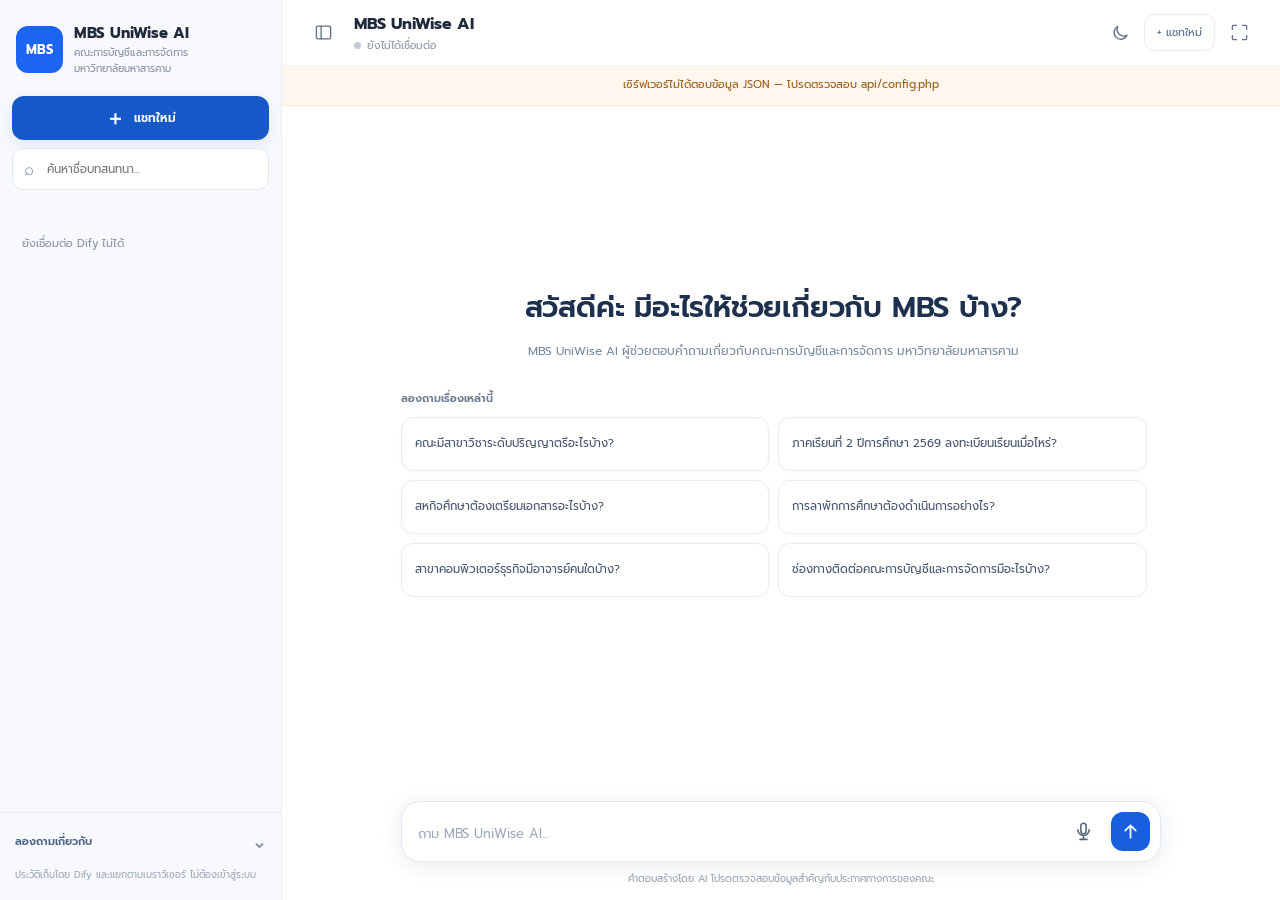
==== index.html @ 1d24ed55 "a" ====
<!doctype html>
<html lang="th">
<head>
  <meta charset="utf-8">
  <meta name="viewport" content="width=device-width, initial-scale=1, viewport-fit=cover">
  <meta name="theme-color" content="#ffffff">
  <script>
    // Apply the preferred colour scheme before the page paints.
    try {
      const p = localStorage.getItem('mbs_uniwise_theme') || 'system';
      const dark = p === 'dark' || (p !== 'light' && matchMedia('(prefers-color-scheme: dark)').matches);
      document.documentElement.dataset.theme = dark ? 'dark' : 'light';
    } catch (_) {document.documentElement.dataset.theme = matchMedia('(prefers-color-scheme: dark)').matches ? 'dark' : 'light';}
  </script>
  <meta name="description" content="MBS UniWise AI ผู้ช่วยตอบคำถามคณะการบัญชีและการจัดการ มหาวิทยาลัยมหาสารคาม">
  <title>MBS UniWise AI — แชทและประวัติการสนทนา</title>
  <link rel="preconnect" href="https://fonts.googleapis.com">
  <link rel="preconnect" href="https://fonts.gstatic.com" crossorigin>
  <link href="https://fonts.googleapis.com/css2?family=Prompt:wght@400;500;600;700&display=swap" rel="stylesheet">
  <style>
    :root {font-family:Prompt,Tahoma,Arial,sans-serif;color-scheme:light;--primary:#1558c7;--primary-soft:#eaf2ff;--ink:#1e293b;--muted:#68778a;--stroke:#e8edf3;--sidebar:#f7f9fc;--main:#ffffff;--shadow:0 6px 28px rgba(22,49,81,.07)}
    *{box-sizing:border-box}
    html,body{height:100%;width:100%;padding:0;margin:0}
    body{background:#fff;color:var(--ink);overflow:hidden;-webkit-font-smoothing:antialiased}
    button,input,textarea{font:inherit}
    button{cursor:pointer}
    button:disabled{cursor:not-allowed;opacity:.5}
    button:focus-visible,input:focus-visible,textarea:focus-visible{outline:3px solid #97beff;outline-offset:2px}
    a{color:var(--primary)}
    .layout{height:100vh;height:100dvh;display:flex;overflow:hidden;background:var(--main)}
    .sidebar{width:282px;flex:none;display:flex;flex-direction:column;min-height:0;min-width:0;background:var(--sidebar);border-right:1px solid var(--stroke);transition:width .2s ease,transform .2s ease}
    .sidebar.collapsed{width:0;overflow:hidden;border-right:0}
    .side-head{padding:22px 16px 12px}
    .brand{display:flex;align-items:center;gap:11px;text-decoration:none;color:inherit;min-width:0}
    .school-logo{display:block;width:47px;height:47px;object-fit:contain;flex-shrink:0;padding:3px;background:white;border:1px solid #e4eaf4;border-radius:12px}
    .logo-alt{display:none;width:47px;height:47px;align-items:center;justify-content:center;flex-shrink:0;border-radius:12px;background:#1c64f2;color:white;font-size:13px;font-weight:700}
    .brand-title{font-weight:700;font-size:15px;line-height:1.5;white-space:nowrap}
    .brand-subtitle{color:#8390a4;font-size:10px;line-height:1.6;max-width:175px}
    .side-tools{padding:7px 12px 15px;display:grid;gap:8px}
    .button-new{border:0;border-radius:12px;padding:12px 15px;display:flex;align-items:center;justify-content:center;gap:9px;background:var(--primary);color:white;font-size:12px;font-weight:600;min-height:44px;box-shadow:0 5px 15px #175bd21a}
    .button-new:hover{background:#104dac}
    .search-box{position:relative}
    .search-box input{width:100%;height:42px;border:1px solid #e2e8f1;border-radius:11px;background:#fff;padding:9px 12px 9px 34px;font-size:11.5px;outline:none;color:var(--ink)}
    .search-box input:focus{border-color:#9abcf4}
    .search-mark{position:absolute;top:50%;left:12px;transform:translateY(-50%);font-size:17px;color:#8491a5;line-height:1}
    .side-scroll{padding:4px 10px 12px;overflow-y:auto;overflow-x:hidden;min-height:0;flex:1;overscroll-behavior:contain}
    .section-title{margin:15px 10px 7px;font-size:10.5px;font-weight:600;color:#8b96a7}
    .history-row{display:flex;align-items:center;gap:0;min-width:0;min-height:40px;border-radius:10px;margin:3px 0}
    .history-row:hover{background:#eaf0f9}
    .history-row.active{background:#e5edfa}
    .history-open{display:block;text-align:left;flex:1;min-width:0;background:transparent;border:0;padding:10px 8px 10px 12px;font-size:11.5px;line-height:1.55;color:#334155;text-overflow:ellipsis;white-space:nowrap;overflow:hidden}
    .history-row.active .history-open{color:#0d4da7;font-weight:600}
    .more-button{font-size:18px;line-height:1;flex:none;width:31px;height:32px;margin-right:3px;border:0;background:transparent;color:#738298;border-radius:8px}
    .more-button:hover{background:#dbe6f7;color:#1a4e92}
    .hint-empty{color:#8693a7;font-size:11px;line-height:1.9;padding:14px 12px}
    .side-guide{border-top:1px solid var(--stroke);padding:14px 15px 17px;flex:none}
    .guide-summary{display:flex;align-items:center;justify-content:space-between;font-size:11px;font-weight:600;color:#496484;cursor:pointer;list-style:none;padding:2px 0}
    .guide-summary::-webkit-details-marker{display:none}
    .guide-summary::after{content:'⌄';font-size:17px;color:#8b98ad}
    details[open] .guide-summary::after{content:'⌃'}
    .guide-list{display:grid;gap:5px;padding:9px 0 0;max-height:185px;overflow-y:auto}
    .guide-item{background:#fff;border:1px solid #e6edf6;border-radius:9px;text-align:left;font-size:10.5px;line-height:1.65;color:#476385;padding:8px 10px}
    .guide-item:hover{border-color:#a1bff1;color:#1658bb}
    .side-meta{font-size:9.5px;color:#9ca8b8;line-height:1.7;margin:10px 0 0}
    .main{flex:1;min-width:0;min-height:0;display:flex;flex-direction:column;position:relative;background:#fff}
    .header{flex:none;min-height:66px;border-bottom:1px solid #f1f3f7;display:flex;align-items:center;justify-content:space-between;gap:12px;padding:11px 22px}
    .header-left{display:flex;align-items:center;gap:12px;min-width:0}
    .header-titles{min-width:0}
    .header-title{font-size:16px;font-weight:700;white-space:nowrap;overflow:hidden;text-overflow:ellipsis}
    .header-sub{font-size:10.5px;color:#8a96a6;display:flex;align-items:center;gap:6px;margin-top:2px}
    .status-dot{display:inline-block;width:7px;height:7px;border-radius:50%;background:#c2cad7;flex-shrink:0}
    .status-dot.ready{background:#23bd81}
    .header-actions{display:flex;gap:5px;align-items:center;flex:none}
    .icon-btn{border:0;border-radius:10px;padding:8px;min-width:38px;min-height:38px;display:inline-flex;align-items:center;justify-content:center;background:transparent;color:#617186}
    .icon-btn:hover{background:#f0f4f9;color:#1857b6}
    .icon-btn svg{width:19px;height:19px;fill:none;stroke:currentColor;stroke-linecap:round;stroke-linejoin:round;stroke-width:1.7}
    .text-btn{border:1px solid #e7edf5;border-radius:10px;background:#fff;color:#547093;padding:9px 12px;min-height:37px;font-size:11px}
    .text-btn:hover{background:#f2f6fd}
    .status-alert{display:none;background:#fff7ed;color:#9a5a13;border-bottom:1px solid #ffebca;font-size:11px;line-height:1.7;text-align:center;padding:10px 16px}
    .status-alert.visible{display:block}
    .chat-scroll{flex:1;min-height:0;overflow:auto;overscroll-behavior:contain;scrollbar-gutter:stable;scroll-behavior:smooth}
    .chat-content{width:min(100%,790px);min-height:100%;margin:0 auto;padding:22px 22px 34px;display:flex;flex-direction:column}
    .welcome{margin:auto 0;padding:28px 0;flex:none;text-align:center}
    .welcome-seal{width:62px;height:62px;display:block;object-fit:contain;margin:0 auto 18px;padding:5px;border:1px solid #e8edf5;border-radius:19px;background:white;box-shadow:var(--shadow)}
    .welcome h1{font-size:clamp(22px,2.25vw,29px);font-weight:600;line-height:1.55;letter-spacing:-.2px;margin:0 0 9px;color:#1d314e}
    .welcome p{font-size:12px;line-height:1.9;color:#7a8a9e;margin:0 auto;max-width:590px}
    .quick-heading{text-align:left;font-size:11px;color:#6c7b8e;font-weight:600;margin:27px 0 10px}
    .prompt-grid{display:grid;grid-template-columns:repeat(2,minmax(0,1fr));gap:9px;text-align:left}
    .prompt{border:1px solid #e8ecf4;background:#fff;border-radius:12px;min-height:54px;padding:11px 13px;color:#43556e;text-align:left;font-size:11.5px;line-height:1.65;box-shadow:0 1px 5px rgba(25,43,71,.025);transition:border-color .15s,background .15s}
    .prompt:hover{border-color:#9ebff7;background:#f6faff;color:#174f9c}
    .message{display:flex;align-items:flex-start;gap:12px;margin:14px 0 23px;max-width:100%}
    .message.user{justify-content:flex-end;margin-top:19px;margin-bottom:22px}
    .message-inner{max-width:100%;min-width:0;flex:1}
    .message.user .message-inner{flex:0 1 auto;max-width:85%}
    .message-label{font-size:10.5px;font-weight:600;color:#54677e;margin:2px 0 7px}
    .message-copy{font-size:14px;line-height:2.0;white-space:pre-wrap;overflow-wrap:anywhere;color:#2c3747}
    .message.user .message-copy{background:#eff4fb;border:1px solid #ebf0f8;border-radius:17px;padding:10px 16px;font-size:13px;line-height:1.85}
    .message-actions{margin:7px 0 0;display:flex;gap:8px}
    .copy-btn{font-size:10px;color:#8c9caf;border:0;padding:4px 0;background:transparent}
    .copy-btn:hover{color:#1558c7}
    .thinking .message-copy{color:#8898ad}
    .dots::after{content:' ';display:inline-block;vertical-align:middle;width:24px;height:9px;background:radial-gradient(circle,#8b9db9 55%,transparent 60%) 0 50%/8px 8px repeat-x;animation:pulse 1.1s infinite alternate}
    @keyframes pulse{from{opacity:.35}to{opacity:1}}
    .composer-area{flex:none;padding:11px 24px max(13px,env(safe-area-inset-bottom));background:#fff}
    .composer-wrap{max-width:760px;margin:0 auto}
    .composer{display:flex;align-items:flex-end;gap:8px;padding:9px 10px 9px 16px;min-height:61px;background:#fff;border:1px solid #e2e8f1;border-radius:19px;box-shadow:0 3px 21px rgba(25,46,71,.095)}
    .composer:focus-within{border-color:#a2bff0;box-shadow:0 4px 25px rgba(25,82,167,.10)}
    #question{width:100%;flex:1;min-width:0;min-height:38px;max-height:166px;resize:none;border:0;outline:0!important;overflow-y:auto;padding:8px 0 3px;font-size:13px;line-height:1.8;color:#26374c;background:transparent}
    #question::placeholder{color:#9da9ba}
    .send-btn{width:39px;height:39px;border:0;border-radius:12px;background:#175fdf;color:white;display:grid;place-items:center;flex:none;margin-bottom:1px}
    .send-btn:hover{background:#1053c8}
    .send-btn svg{width:21px;height:21px;fill:none;stroke:currentColor;stroke-width:2;stroke-linecap:round;stroke-linejoin:round}
    .composer-note{text-align:center;color:#97a3b3;font-size:10px;line-height:1.65;margin:9px 0 0}
    .scrim{display:none}
    .toast{position:fixed;bottom:98px;left:50%;transform:translateX(-50%);background:#20304c;color:#fff;border-radius:11px;padding:11px 16px;z-index:80;box-shadow:0 12px 25px #1e365843;max-width:min(470px,92vw);text-align:center;font-size:11px;line-height:1.8}
    .dialog{border:0;border-radius:17px;padding:0;width:min(405px,calc(100vw - 34px));box-shadow:0 25px 80px #18345835}
    .dialog::backdrop{background:#11254377}
    .dialog-inner{padding:23px 23px 19px}
    .dialog h2{font-size:17px;margin:0 0 10px;color:#22334a}
    .dialog p{font-size:12px;color:#697c90;line-height:1.8}
    .dialog input{border:1px solid #dce5f0;border-radius:10px;width:100%;height:43px;padding:10px 11px;margin:7px 0;font-size:12px}
    .dialog-buttons{display:flex;justify-content:flex-end;gap:8px;margin-top:17px}
    .dialog-button{border:1px solid #e2e8f0;border-radius:10px;background:#fff;padding:10px 17px;font-size:12px;color:#41566e}
    .dialog-button.primary{border-color:#1c64f2;background:#1c64f2;color:#fff}
    .dialog-button.danger{border-color:#dc3545;background:#dc3545;color:#fff}
    .sr-only{position:absolute;width:1px;height:1px;padding:0;margin:-1px;overflow:hidden;clip:rect(0,0,0,0);white-space:nowrap;border:0}
    @media(max-width:900px){.sidebar{width:255px}.chat-content{padding-inline:16px}.header{padding-inline:14px}.composer-area{padding-inline:16px}}
    @media(max-width:740px){
      .sidebar{position:fixed;z-index:30;top:0;bottom:0;left:0;height:100vh;height:100dvh;width:min(310px,86vw);transform:translateX(-105%);box-shadow:12px 0 50px #1e345b28;transition:transform .22s ease}
      .sidebar.mobile-open{transform:translateX(0)}.sidebar.collapsed{width:min(310px,86vw);overflow:visible}
      .scrim.visible{display:block;position:fixed;inset:0;background:#102c4e6b;z-index:20;border:0}
      .main{width:100%}.header{min-height:58px}.header-title{font-size:14px}.header-sub{font-size:10px}
      .desktop-only{display:none}
      .chat-content{padding:12px 14px 26px}
      .composer-area{padding:10px 11px max(10px,env(safe-area-inset-bottom))}
      .message-copy{font-size:13px}.prompt-grid{grid-template-columns:1fr}.prompt{min-height:45px;padding:9px 12px}
      .welcome{padding:24px 0 15px}.welcome-seal{height:53px;width:53px;margin-bottom:12px}.welcome p{font-size:11px}.quick-heading{margin-top:21px}
      .composer{border-radius:17px;min-height:55px}.send-btn{height:37px;width:37px}
    }
    @media(max-width:375px){.header{padding-inline:8px}.header-sub{display:none}.header-title{font-size:13px}.header-actions{gap:0}.text-btn{padding:8px;font-size:10px}.chat-content{padding-inline:11px}.welcome h1{font-size:21px}.prompt-grid{gap:7px}.composer-note{font-size:9px}}
    @media(prefers-reduced-motion:reduce){*,*::before,*::after{scroll-behavior:auto!important;animation:none!important;transition:none!important}}

    /* Theme tokens and dark-mode overrides */
    :root { --surface:#fff;--surface-subtle:#f7f9fc;--hover:#f0f4f9;--panel:#fff;--line:#e8edf3;--bubble:#eff4fb;--bubble-edge:#e9eef7;--title:#1d314e;--body-copy:#2c3747;--label:#54677e;--note:#8492a4;--pop-shadow:0 16px 40px rgba(19,33,60,.16); }
    :root[data-theme="dark"] {
      color-scheme:dark;
      --primary:#86b3ff;--primary-soft:#142947;--ink:#e8eef7;--muted:#a7b5c9;
      --stroke:#273244;--sidebar:#111926;--main:#0c111b;--shadow:0 6px 28px rgba(0,0,0,.25);
      --surface:#0c111b;--surface-subtle:#151f2e;--hover:#1f2c3d;--panel:#141d2b;
      --line:#2a3547;--bubble:#1d2c40;--bubble-edge:#2b3d54;--title:#e9f1ff;
      --body-copy:#e0e9f6;--label:#bbcae0;--note:#9cabc0;--pop-shadow:0 16px 48px rgba(0,0,0,.5);
    }
    :root[data-theme="dark"] body,
    :root[data-theme="dark"] .layout,
    :root[data-theme="dark"] .main,
    :root[data-theme="dark"] .composer-area{background:var(--main);color:var(--ink)}
    :root[data-theme="dark"] .header{background:var(--main);border-bottom-color:var(--stroke)}
    :root[data-theme="dark"] .brand-subtitle,
    :root[data-theme="dark"] .header-sub,
    :root[data-theme="dark"] .section-title,
    :root[data-theme="dark"] .quick-heading,
    :root[data-theme="dark"] .composer-note,
    :root[data-theme="dark"] .side-meta,
    :root[data-theme="dark"] .hint-empty,
    :root[data-theme="dark"] .welcome p{color:var(--note)}
    :root[data-theme="dark"] .history-row:hover,
    :root[data-theme="dark"] .icon-btn:hover{background:var(--hover);color:var(--ink)}
    :root[data-theme="dark"] .history-row.active{background:#213651}
    :root[data-theme="dark"] .history-open,
    :root[data-theme="dark"] .guide-summary,
    :root[data-theme="dark"] .icon-btn{color:#c1d0e5}
    :root[data-theme="dark"] .history-row.active .history-open{color:#9fc5ff}
    :root[data-theme="dark"] .more-button{color:#a1b1c5}
    :root[data-theme="dark"] .more-button:hover{background:#31435b;color:white}
    :root[data-theme="dark"] .search-box input,
    :root[data-theme="dark"] .guide-item,
    :root[data-theme="dark"] .text-btn,
    :root[data-theme="dark"] .prompt,
    :root[data-theme="dark"] .composer,
    :root[data-theme="dark"] .dialog,
    :root[data-theme="dark"] .dialog input,
    :root[data-theme="dark"] .dialog-button:not(.primary):not(.danger){background:var(--panel);border-color:var(--line);color:var(--ink)}
    :root[data-theme="dark"] .prompt:hover,
    :root[data-theme="dark"] .guide-item:hover,
    :root[data-theme="dark"] .text-btn:hover{background:#24334b;border-color:#48678c;color:#d4e7ff}
    :root[data-theme="dark"] .guide-item{color:#bdd2ed}
    :root[data-theme="dark"] .welcome h1,
    :root[data-theme="dark"] .dialog h2{color:var(--title)}
    :root[data-theme="dark"] .message-copy,
    :root[data-theme="dark"] #question{color:var(--body-copy)}
    :root[data-theme="dark"] .message-label{color:var(--label)}
    :root[data-theme="dark"] .message.user .message-copy{background:var(--bubble);border-color:var(--bubble-edge)}
    :root[data-theme="dark"] #question::placeholder{color:#8b9cb3}
    :root[data-theme="dark"] .composer{box-shadow:0 5px 22px #0005}
    :root[data-theme="dark"] .composer:focus-within{border-color:#6798e8;box-shadow:0 5px 25px #0008}
    :root[data-theme="dark"] .message-actions .copy-btn{color:#a6b5ce}
    :root[data-theme="dark"] .dialog p{color:#adbbce}
    :root[data-theme="dark"] .status-alert{background:#382b1f;color:#ffd39a;border-bottom-color:#6c533c}
    :root[data-theme="dark"] .scrim.visible{background:#020611b7}
    .header-actions{position:relative}
    .theme-menu{position:absolute;z-index:18;right:44px;top:calc(100% + 12px);padding:7px;display:grid;gap:3px;width:196px;background:var(--panel);border:1px solid var(--line);border-radius:13px;box-shadow:var(--pop-shadow)}
    .theme-menu[hidden]{display:none}
    .theme-option{display:flex;align-items:center;justify-content:space-between;gap:9px;width:100%;border:0;border-radius:9px;background:transparent;color:var(--ink);padding:10px 12px;font-size:12px;text-align:left}
    .theme-option:hover,.theme-option[aria-checked="true"]{background:var(--hover)}
    .theme-option[aria-checked="true"]{font-weight:600;color:var(--primary)}
    .theme-option[aria-checked="true"]::after{content:'✓';font-size:14px}
    #themeToggle[aria-expanded="true"]{background:var(--hover)}
    .mic-btn{position:relative;width:39px;height:39px;margin-bottom:1px;border:0;border-radius:12px;background:transparent;color:var(--label);display:grid;place-items:center;flex:none}
    .mic-btn:hover{background:var(--hover);color:var(--primary)}
    .mic-btn svg{width:21px;height:21px;stroke:currentColor;stroke-width:1.8;fill:none;stroke-linecap:round;stroke-linejoin:round}
    .mic-btn.listening{background:#dcecff;color:#145fcb}
    :root[data-theme="dark"] .mic-btn.listening{background:#174574;color:#a8ceff}
    .mic-btn.listening::after{content:'';pointer-events:none;position:absolute;inset:-4px;border:2px solid currentColor;border-radius:15px;animation:micPulse 1s ease-in-out infinite alternate}
    @keyframes micPulse{from{opacity:.25;transform:scale(.96)}to{opacity:.85;transform:scale(1.03)}}
    #micStatus{display:block;min-height:0;margin:3px auto 0;text-align:center;font-size:11px;color:var(--primary);line-height:1.6}
    #micStatus:empty{display:none}
    .options-popup{position:fixed;z-index:50;background:var(--panel);border:1px solid var(--line);box-shadow:var(--pop-shadow);border-radius:12px;padding:6px;min-width:152px}
    .options-popup button{display:block;border:0;background:transparent;width:100%;text-align:left;padding:10px;border-radius:7px;font-size:12px;color:var(--ink)}
    .options-popup button:hover{background:var(--hover)}
    .options-popup .delete-option{color:#dd7180}
    @media(max-width:740px){.theme-menu{right:0;top:calc(100% + 10px)}.mic-btn{width:38px;height:38px}}

  </style>
</head>
<body>
<div class="layout">
  <aside class="sidebar" id="sidebar" aria-label="ประวัติการสนทนา">
    <div class="side-head">
      <div class="brand">
        <img class="school-logo" src="https://acad-mbs.msu.ac.th/mbs.png" alt="โลโก้คณะการบัญชีและการจัดการ" onerror="this.style.display='none';this.nextElementSibling.style.display='flex'">
        <span class="logo-alt" aria-hidden="true">MBS</span>
        <div><div class="brand-title">MBS UniWise AI</div><div class="brand-subtitle">คณะการบัญชีและการจัดการ<br>มหาวิทยาลัยมหาสารคาม</div></div>
      </div>
    </div>
    <div class="side-tools">
      <button id="newSidebar" type="button" class="button-new"><span aria-hidden="true" style="font-size:20px;line-height:1">＋</span> แชทใหม่</button>
      <label class="search-box"><span class="search-mark" aria-hidden="true">⌕</span><span class="sr-only">ค้นหาประวัติการสนทนา</span><input id="search" type="search" placeholder="ค้นหาชื่อบทสนทนา..." autocomplete="off"></label>
    </div>
    <div class="side-scroll" id="historyScroll" aria-label="รายการสนทนาทั้งหมด">
      <div id="history"><p class="hint-empty">กำลังตรวจสอบประวัติการสนทนา...</p></div>
    </div>
    <div class="side-guide">
      <details id="sampleDetails">
        <summary class="guide-summary">ลองถามเกี่ยวกับ</summary>
        <div class="guide-list" id="guideList"></div>
      </details>
      <p class="side-meta">ประวัติเก็บโดย Dify และแยกตามเบราว์เซอร์ ไม่ต้องเข้าสู่ระบบ</p>
    </div>
  </aside>
  <button id="scrim" class="scrim" type="button" aria-label="ปิดแถบประวัติ"></button>
  <div class="main">
    <header class="header">
      <div class="header-left">
        <button type="button" id="toggleSide" class="icon-btn" aria-label="เปิดหรือปิดประวัติสนทนา" title="เปิด/ปิดประวัติสนทนา">
          <svg viewBox="0 0 24 24"><rect x="3" y="4" width="18" height="16" rx="2"/><path d="M9 4v16"/></svg>
        </button>
        <div class="header-titles"><div class="header-title" id="currentTitle">MBS UniWise AI</div><div class="header-sub"><span id="statusDot" class="status-dot"></span><span id="statusText">ผู้ช่วยตอบคำถามคณะการบัญชีและการจัดการ</span></div></div>
      </div>
      <div class="header-actions">
        <button id="themeToggle" class="icon-btn" type="button" title="เปลี่ยนธีม" aria-label="เปลี่ยนธีม" aria-expanded="false" aria-controls="themeMenu" aria-haspopup="menu">
          <svg viewBox="0 0 24 24" aria-hidden="true"><path d="M20.2 15.4a8.4 8.4 0 0 1-11.6-11A8.5 8.5 0 1 0 20.2 15.4Z"/></svg>
        </button>
        <div id="themeMenu" class="theme-menu" role="menu" aria-label="เลือกธีม" hidden>
          <button class="theme-option" type="button" data-mode="system" role="menuitemradio" aria-checked="true">ตามธีมของเครื่อง</button>
          <button class="theme-option" type="button" data-mode="light" role="menuitemradio" aria-checked="false">ธีมสว่าง</button>
          <button class="theme-option" type="button" data-mode="dark" role="menuitemradio" aria-checked="false">ธีมมืด</button>
        </div>
        <button id="newTop" type="button" class="text-btn">+ แชทใหม่</button>
        <button id="fullscreen" class="icon-btn desktop-only" type="button" title="เต็มหน้าจอ" aria-label="เต็มหน้าจอ">
          <svg viewBox="0 0 24 24"><path d="M8 3H4a1 1 0 0 0-1 1v4M16 3h4a1 1 0 0 1 1 1v4M3 16v4a1 1 0 0 0 1 1h4m13-5v4a1 1 0 0 1-1 1h-4"/></svg>
        </button>
      </div>
    </header>
    <div id="statusAlert" class="status-alert" role="status"></div>
    <div id="chatScroll" class="chat-scroll" tabindex="0" aria-label="ข้อความสนทนา">
      <div class="chat-content" id="chatContent"></div>
    </div>
    <div class="composer-area">
      <div class="composer-wrap">
        <form class="composer" id="form"><label class="sr-only" for="question">พิมพ์คำถาม</label><textarea id="question" rows="1" maxlength="8000" placeholder="ถาม MBS UniWise AI..." autocomplete="off"></textarea><button type="button" id="mic" class="mic-btn" title="พูดเพื่อพิมพ์คำถาม" aria-label="พูดเพื่อพิมพ์คำถาม" aria-pressed="false">
          <svg viewBox="0 0 24 24" aria-hidden="true"><rect x="9" y="2.5" width="6" height="12" rx="3"/><path d="M5.5 10a6.5 6.5 0 0 0 13 0M12 16.5v4.5m-4 0h8"/></svg>
        </button><button class="send-btn" id="send" type="submit" title="ส่งข้อความ" aria-label="ส่งข้อความ"><svg viewBox="0 0 24 24"><path d="M12 19V5m0 0-6 6m6-6 6 6"/></svg></button></form>
        <div id="micStatus" role="status" aria-live="polite"></div>
        <p class="composer-note">คำตอบสร้างโดย AI โปรดตรวจสอบข้อมูลสำคัญกับประกาศทางการของคณะ</p>
      </div>
    </div>
  </div>
</div>
<dialog id="dialog" class="dialog" aria-labelledby="dialogTitle"><div class="dialog-inner"><h2 id="dialogTitle"></h2><p id="dialogMessage"></p><label for="dialogInput" id="dialogLabel" class="sr-only">ชื่อบทสนทนา</label><input id="dialogInput" maxlength="100"><div class="dialog-buttons"><button type="button" class="dialog-button" id="dialogCancel">ยกเลิก</button><button type="button" class="dialog-button primary" id="dialogOK">ยืนยัน</button></div></div></dialog>
<script>
  'use strict';
  const $=id=>document.getElementById(id);
  const STORE='mbs_uniwise_api_user_v3';
  const THEME_STORE='mbs_uniwise_theme';
  const systemTheme=window.matchMedia('(prefers-color-scheme: dark)');
  let themeChoice='system';
  try {const saved=localStorage.getItem(THEME_STORE);if(['system','light','dark'].includes(saved))themeChoice=saved} catch(_){}
  function applyTheme(){
    const active=themeChoice==='system'?(systemTheme.matches?'dark':'light'):themeChoice;
    document.documentElement.dataset.theme=active;
    document.querySelector('meta[name="theme-color"]').content=active==='dark'?'#0c111b':'#ffffff';
    document.querySelectorAll('.theme-option').forEach(el=>el.setAttribute('aria-checked',String(el.dataset.mode===themeChoice)));
    $('themeToggle').title='ธีมปัจจุบัน: '+(themeChoice==='system'?'ตามเครื่อง':themeChoice==='dark'?'มืด':'สว่าง');
  }
  function closeThemeMenu(){ $('themeMenu').hidden=true;$('themeToggle').setAttribute('aria-expanded','false') }
  $('themeToggle').onclick=()=>{
    const next=$('themeMenu').hidden;$('themeMenu').hidden=!next;$('themeToggle').setAttribute('aria-expanded',String(next));
    if(next)$('themeMenu').querySelector('[aria-checked="true"]')?.focus();
  };
  document.querySelectorAll('.theme-option').forEach(button=>button.addEventListener('click',()=>{
    themeChoice=button.dataset.mode;
    try{localStorage.setItem(THEME_STORE,themeChoice)}catch(_){}
    applyTheme();closeThemeMenu();$('themeToggle').focus();
  }));
  document.addEventListener('pointerdown',e=>{if(!$('themeMenu').hidden&&!$('themeMenu').contains(e.target)&&!$('themeToggle').contains(e.target))closeThemeMenu()});
  if(systemTheme.addEventListener)systemTheme.addEventListener('change',()=>{if(themeChoice==='system')applyTheme()});
  else if(systemTheme.addListener)systemTheme.addListener(()=>{if(themeChoice==='system')applyTheme()});
  applyTheme();

  const topics=[
    ['หลักสูตรและสาขาวิชา','คณะมีสาขาวิชาระดับปริญญาตรีอะไรบ้าง?'],
    ['การรับสมัครนักศึกษา','สมัครเข้าศึกษาระดับปริญญาตรีต้องทำอย่างไร?'],
    ['ปฏิทินการศึกษา','ภาคเรียนที่ 2 ปีการศึกษา 2569 ลงทะเบียนเรียนเมื่อไหร่?'],
    ['คู่มือการเรียน','การลาพักการศึกษาต้องดำเนินการอย่างไร?'],
    ['ฝึกงานและสหกิจศึกษา','สหกิจศึกษาต้องเตรียมเอกสารอะไรบ้าง?'],
    ['อาจารย์และบุคลากร','สาขาคอมพิวเตอร์ธุรกิจมีอาจารย์คนใดบ้าง?'],
    ['อาจารย์ที่ปรึกษา','ตรวจสอบรายชื่ออาจารย์ที่ปรึกษาได้อย่างไร?'],
    ['ติดต่อคณะ','ช่องทางติดต่อคณะการบัญชีและการจัดการมีอะไรบ้าง?']
  ];
  function anonymousId(){
    if(!crypto?.getRandomValues)throw Error('เบราว์เซอร์ไม่รองรับรหัสอุปกรณ์ที่ปลอดภัย');
    const bytes=new Uint8Array(16);crypto.getRandomValues(bytes);
    return 'mbs-'+Array.from(bytes,n=>n.toString(16).padStart(2,'0')).join('');
  }
  let userId;
  try {userId=localStorage.getItem(STORE);if(!/^mbs-[a-f0-9]{32}$/.test(userId||'')){userId=anonymousId();localStorage.setItem(STORE,userId)}}
  catch {userId=anonymousId()}
  let current='',conversations=[],sending=false,loadEpoch=0,loaded=false,displayError='';
  const history=$('history'),chat=$('chatContent'),scroll=$('chatScroll'),question=$('question');
  function toast(message){const old=document.querySelector('.toast');if(old)old.remove();const node=document.createElement('div');node.className='toast';node.role='status';node.textContent=message;document.body.append(node);setTimeout(()=>node.remove(),4300)}
  function mobile(){return window.matchMedia('(max-width:740px)').matches}
  function side(open){
    if(mobile()){$('sidebar').classList.toggle('mobile-open',open);$('scrim').classList.toggle('visible',open)}
    else{$('sidebar').classList.toggle('collapsed',!open)}
  }
  $('toggleSide').onclick=()=>mobile()?side(!$('sidebar').classList.contains('mobile-open')):side($('sidebar').classList.contains('collapsed'));
  $('scrim').onclick=()=>side(false);
  window.addEventListener('resize',()=>{if(!mobile()){$('sidebar').classList.remove('mobile-open');$('scrim').classList.remove('visible')}else $('sidebar').classList.remove('collapsed')});
  document.addEventListener('keydown',event=>{
    if(event.key==='Escape'){side(false);closeThemeMenu()}
    if((event.ctrlKey||event.metaKey)&&event.key.toLowerCase()==='k'){event.preventDefault();if(mobile())side(true);$('search').focus()}
    if((event.ctrlKey||event.metaKey)&&event.shiftKey&&event.key.toLowerCase()==='o'){event.preventDefault();newChat()}
  });
  function choosePrompt(text){question.value=text;resize();side(false);question.focus()}
  function promptButton(text,cls){const b=document.createElement('button');b.className=cls;b.type='button';b.textContent=text;b.onclick=()=>choosePrompt(text);return b}
  topics.forEach(([title,text])=>$('guideList').append(promptButton(`${title} — ${text}`,'guide-item')));
  function welcome(){
    chat.replaceChildren();const div=document.createElement('section');div.className='welcome';
    const logo=document.createElement('img');logo.src='https://acad-mbs.msu.ac.th/mbs.png';logo.alt='โลโก้คณะการบัญชีและการจัดการ';logo.className='welcome-seal';logo.onerror=()=>{logo.style.display='none'};
    const h=document.createElement('h1');h.textContent='สวัสดีค่ะ มีอะไรให้ช่วยเกี่ยวกับ MBS บ้าง?';
    const p=document.createElement('p');p.textContent='MBS UniWise AI ผู้ช่วยตอบคำถามเกี่ยวกับคณะการบัญชีและการจัดการ มหาวิทยาลัยมหาสารคาม';
    const t=document.createElement('div');t.className='quick-heading';t.textContent='ลองถามเรื่องเหล่านี้';
    const grid=document.createElement('div');grid.className='prompt-grid';
    [0,2,4,3,5,7].forEach(i=>grid.append(promptButton(topics[i][1],'prompt')));
    div.append(logo,h,p,t,grid);chat.append(div);scroll.scrollTop=0;
    $('currentTitle').textContent='MBS UniWise AI';
  }
  function nearBottom(){return scroll.scrollHeight-scroll.scrollTop-scroll.clientHeight<160}
  function scrollBottom(force=false){if(force||nearBottom())scroll.scrollTop=scroll.scrollHeight}
  function bubble(role,text,autos=true){
    const follow=nearBottom(),node=document.createElement('article');node.className='message '+role;
    const inner=document.createElement('div');inner.className='message-inner';
    if(role==='assistant'){const label=document.createElement('div');label.className='message-label';label.textContent='MBS UniWise AI';inner.append(label)}
    const value=document.createElement('div');value.className='message-copy';value.textContent=text||'';
    inner.append(value);node.append(inner);chat.append(node);if(autos&&follow)scrollBottom(true);
    return {node,body:value,inner};
  }
  function finishedAnswer(entry){
    const actions=document.createElement('div');actions.className='message-actions';
    const copy=document.createElement('button');copy.type='button';copy.className='copy-btn';copy.textContent='คัดลอกคำตอบ';
    copy.onclick=async()=>{try{await navigator.clipboard.writeText(entry.body.textContent);toast('คัดลอกคำตอบแล้ว')}catch{toast('ไม่สามารถคัดลอกได้ โปรดเลือกข้อความแทน')}};
    actions.append(copy);entry.inner.append(actions);
  }
  function setBusy(value){sending=value;$('send').disabled=value;question.disabled=value;$('newSidebar').disabled=value;$('newTop').disabled=value;if(value)stopListening();micButton.disabled=value||!SpeechAPI;}
  function resize(){question.style.height='auto';question.style.height=Math.min(166,Math.max(38,question.scrollHeight))+'px'}
  question.addEventListener('input',resize);
  // Dictation is performed by the browser's Web Speech API, not by Dify or our PHP proxy.
  // The user checks the transcript before clicking Send; audio is not stored by this page.
  const SpeechAPI=window.SpeechRecognition||window.webkitSpeechRecognition;
  let recognition=null,listening=false,dictationBase='',lastTranscript='',speechError='';
  const micButton=$('mic'),micStatus=$('micStatus');
  function setListening(value){
    listening=value;micButton.classList.toggle('listening',value);
    micButton.setAttribute('aria-pressed',String(value));
    micButton.setAttribute('aria-label',value?'หยุดฟังเสียง':'พูดเพื่อพิมพ์คำถาม');
    micButton.title=value?'หยุดฟังเสียง':'พูดเพื่อพิมพ์คำถาม';
    micStatus.textContent=value?'กำลังฟังภาษาไทย... กดไมโครโฟนอีกครั้งเพื่อหยุด':speechError;
  }
  function stopListening(){if(recognition&&listening){try{recognition.stop()}catch(_){}setListening(false)}}
  if(!SpeechAPI){micButton.disabled=true;micButton.title='เบราว์เซอร์นี้ไม่รองรับการแปลงเสียงเป็นข้อความ';}
  micButton.addEventListener('click',()=>{
    if(listening){stopListening();return}
    if(sending){toast('โปรดรอให้ตอบคำถามเสร็จก่อน');return}
    if(!SpeechAPI){toast('เบราว์เซอร์นี้ไม่รองรับไมโครโฟนสำหรับพิมพ์ด้วยเสียง');return}
    if(!window.isSecureContext){
      toast('การพูดผ่านไมโครโฟนต้องเปิดเว็บด้วย HTTPS หรือ localhost');
      micStatus.textContent='โปรดตั้งค่า HTTPS ก่อนเปิดใช้ไมโครโฟน';return;
    }
    speechError='';dictationBase=question.value.trim();lastTranscript='';
    try{
      recognition=new SpeechAPI();recognition.lang='th-TH';recognition.continuous=false;
      recognition.interimResults=true;recognition.maxAlternatives=1;
      recognition.onstart=()=>setListening(true);
      recognition.onresult=(event)=>{
        let parts=[];
        for(let i=0;i<event.results.length;i++){
          const words=event.results[i][0]?.transcript||'';if(words.trim())parts.push(words.trim());
        }
        lastTranscript=parts.join(' ').trim();
        question.value=[dictationBase,lastTranscript].filter(Boolean).join(' ');
        resize();
      };
      recognition.onerror=(event)=>{
        const messages={
          'not-allowed':'ไม่ได้รับอนุญาตให้ใช้ไมโครโฟน โปรดอนุญาตในเบราว์เซอร์',
          'service-not-allowed':'เบราว์เซอร์ไม่อนุญาตให้ใช้บริการรู้จำเสียง',
          'audio-capture':'ไม่พบไมโครโฟน หรือกำลังถูกโปรแกรมอื่นใช้งาน',
          'network':'ระบบแปลงเสียงมีปัญหาการเชื่อมต่ออินเทอร์เน็ต',
          'no-speech':'ไม่ได้ยินเสียงพูด กรุณาลองใหม่',
          'language-not-supported':'เบราว์เซอร์นี้ยังไม่รองรับการฟังภาษาไทย',
        };
        if(event.error!=='aborted'){
          speechError=messages[event.error]||'ไม่สามารถแปลงเสียงได้ โปรดลองอีกครั้ง';
          toast(speechError);
        }
      };
      recognition.onend=()=>{
        setListening(false);
        if(lastTranscript){micStatus.textContent='แปลงเสียงเป็นข้อความแล้ว ตรวจสอบคำถามก่อนกดส่ง';question.focus()}
        else if(!speechError)micStatus.textContent='หยุดฟังแล้ว';
      };
      recognition.start();
    }catch(err){setListening(false);toast('เริ่มไมโครโฟนไม่ได้ โปรดลองใช้ Chrome หรือ Edge ผ่าน HTTPS')}
  });

  question.addEventListener('keydown',event=>{if(event.key==='Enter'&&!event.shiftKey&&!event.isComposing){event.preventDefault();$('form').requestSubmit()}});
  async function api(action,body={},method='GET'){
    let url='api/chat.php?action='+encodeURIComponent(action);
    const headers={'Accept':'application/json','X-MBS-User':userId};
    const options={method,headers,cache:'no-store',credentials:'same-origin'};
    if(method==='GET')url+='&'+new URLSearchParams(body);
    else{headers['Content-Type']='application/json';options.body=JSON.stringify(body)}
    let response;try{response=await fetch(url,options)}catch{throw Error('เชื่อมต่อเซิร์ฟเวอร์ไม่ได้ กรุณาตรวจสอบ PHP และเครือข่าย')}
    if(!response.ok){const error=await response.json().catch(()=>({}));throw Error(error.error||'เซิร์ฟเวอร์ตอบกลับ HTTP '+response.status)}
    if(action==='send')return response;
    const data=await response.json().catch(()=>null);
    if(!data)throw Error('เซิร์ฟเวอร์ไม่ได้ตอบข้อมูล JSON');return data;
  }
  function groupName(unix){
    if(!unix)return 'ก่อนหน้านี้';
    const date=new Date(Number(unix)*(Number(unix)>1e11?1:1000));
    if(Number.isNaN(date.getTime()))return 'ก่อนหน้านี้';
    const now=new Date();const d=new Date(now.getFullYear(),now.getMonth(),now.getDate());
    if(date>=d)return 'วันนี้';
    if(date>=new Date(d.getTime()-86400000))return 'เมื่อวาน';
    if(date>=new Date(d.getTime()-6*86400000))return '7 วันที่ผ่านมา';
    return 'ก่อนหน้านี้';
  }
  function list(){
    history.replaceChildren();const term=$('search').value.toLocaleLowerCase('th').trim();
    const filtered=conversations.filter(c=>(c.name||'').toLocaleLowerCase('th').includes(term));
    if(!filtered.length){const p=document.createElement('p');p.className='hint-empty';p.textContent=term?'ไม่พบชื่อแชทที่ค้นหา':displayError||'ยังไม่มีประวัติการสนทนา เริ่มแชทใหม่ได้เลยค่ะ';history.append(p);return}
    let lastGroup='';
    for(const c of filtered){
      const group=groupName(c.updated_at||c.created_at);
      if(group!==lastGroup){lastGroup=group;const label=document.createElement('div');label.className='section-title';label.textContent=group;history.append(label)}
      const row=document.createElement('div');row.className='history-row'+(c.id===current?' active':'');
      const open=document.createElement('button');open.className='history-open';open.type='button';open.textContent=c.name||'บทสนทนาใหม่';open.title=c.name||'บทสนทนาใหม่';open.onclick=()=>openHistory(c.id);
      const more=document.createElement('button');more.className='more-button';more.type='button';more.title='เปลี่ยนชื่อหรือลบ';more.setAttribute('aria-label','จัดการบทสนทนา '+(c.name||''));more.textContent='⋯';more.onclick=()=>optionsFor(c);
      row.append(open,more);history.append(row);
    }
  }
  $('search').addEventListener('input',list);
  async function refreshHistory(){
    const found=[],ids=new Set();let last='';
    for(let i=0;i<15;i++){
      const params={limit:100};if(last)params.last_id=last;
      const answer=await api('list',params);
      const items=Array.isArray(answer.data)?answer.data:[];
      for(const item of items){if(item.id&&!ids.has(item.id)){found.push(item);ids.add(item.id)}}
      if(!answer.has_more||!items.length)break;
      const next=items[items.length-1].id;if(!next||next===last)break;last=next;
    }
    conversations=found;displayError='';list();
    if(current){const one=conversations.find(c=>c.id===current);if(one)$('currentTitle').textContent=one.name||'บทสนทนา'}
  }
  async function openHistory(id){
    if(sending)return;stopListening();
    const epoch=++loadEpoch;current=id;side(false);list();$('currentTitle').textContent=conversations.find(c=>c.id===id)?.name||'บทสนทนา';
    chat.replaceChildren();const loading=bubble('assistant','กำลังเปิดประวัติการสนทนา...');loading.node.classList.add('thinking');
    try{
      const found=[],seen=new Set();let cursor='';
      for(let page=0;page<25;page++){
        const params={conversation_id:id,limit:100};if(cursor)params.first_id=cursor;
        const result=await api('messages',params);
        const items=Array.isArray(result.data)?result.data:[];
        for(const m of items){if(m.id&&!seen.has(m.id)){seen.add(m.id);found.push(m)}}
        if(!result.has_more||!items.length)break;
        const next=items[0].id;if(!next||next===cursor)break;cursor=next;
      }
      if(epoch!==loadEpoch)return;
      chat.replaceChildren();
      found.reverse().forEach(m=>{if(m.query)bubble('user',m.query,false);if(m.answer)finishedAnswer(bubble('assistant',m.answer,false))});
      if(!found.length)bubble('assistant','ยังไม่มีข้อความในบทสนทนานี้');
      scrollBottom(true);
    }catch(err){if(epoch!==loadEpoch)return;loading.body.textContent='เปิดประวัติไม่สำเร็จ: '+err.message;toast(err.message)}
  }
  function newChat(){
    if(sending)return;stopListening();micStatus.textContent='';
    ++loadEpoch;current='';question.value='';resize();welcome();list();side(false);if(!mobile())question.focus();
  }
  $('newSidebar').onclick=newChat;$('newTop').onclick=newChat;
  function askDialog(type,c){return new Promise(resolve=>{
    const d=$('dialog');$('dialogTitle').textContent=type==='rename'?'เปลี่ยนชื่อบทสนทนา':'ลบบทสนทนา';
    $('dialogMessage').textContent=type==='rename'?'ตั้งชื่อใหม่ให้บทสนทนานี้':'ยืนยันลบบทสนทนานี้หรือไม่? เมื่อลบแล้วจะกู้คืนไม่ได้';
    $('dialogInput').hidden=type!=='rename';$('dialogInput').value=c.name||'';
    $('dialogOK').textContent=type==='rename'?'บันทึก':'ลบ';$('dialogOK').className='dialog-button '+(type==='rename'?'primary':'danger');
    let finished=false;const close=value=>{if(finished)return;finished=true;d.close();resolve(value)};
    const cancel=()=>close(null);const ok=()=>close(type==='rename'?$('dialogInput').value.trim():true);
    $('dialogCancel').onclick=cancel;$('dialogOK').onclick=ok;
    $('dialogInput').onkeydown=e=>{if(e.key==='Enter'){e.preventDefault();ok()}};
    d.oncancel=e=>{e.preventDefault();cancel()};d.showModal();if(type==='rename')$('dialogInput').focus();
  })}
  async function optionsFor(c){
    if(sending)return;
    const pick=await new Promise(resolve=>{
      const menu=document.createElement('div');
      menu.className='options-popup';
      const row=[['เปลี่ยนชื่อ','rename'],['ลบบทสนทนา','delete']];
      const target=document.activeElement.getBoundingClientRect();menu.style.left=Math.min(window.innerWidth-170,Math.max(8,target.left-112))+'px';menu.style.top=Math.min(window.innerHeight-104,target.bottom+3)+'px';
      let closed=false;const close=value=>{if(closed)return;closed=true;document.removeEventListener('pointerdown',outside,true);menu.remove();resolve(value)};
      const outside=e=>{if(!menu.contains(e.target))close(null)};
      for(const [label,type] of row){const b=document.createElement('button');b.type='button';b.textContent=label;if(type==='delete')b.classList.add('delete-option');b.onclick=()=>close(type);menu.append(b)}
      document.body.append(menu);setTimeout(()=>document.addEventListener('pointerdown',outside,true),0);
    });
    if(!pick)return;
    const result=await askDialog(pick,c);if(result===null)return;
    try{
      if(pick==='rename'){
        if(!result){toast('กรุณาระบุชื่อบทสนทนา');return}
        await api('rename',{conversation_id:c.id,name:result},'POST');toast('เปลี่ยนชื่อแล้ว');
      }else{
        await api('delete',{conversation_id:c.id},'POST');if(current===c.id)newChat();toast('ลบบทสนทนาแล้ว');
      }
      await refreshHistory();
    }catch(e){toast('ดำเนินการไม่สำเร็จ: '+e.message)}
  }
  async function readStream(response,entry){
    if(!response.body)throw Error('เบราว์เซอร์ไม่รองรับการรับคำตอบแบบต่อเนื่อง');
    const reader=response.body.getReader(),decoder=new TextDecoder();let buffer='',total='',ended=false,nextId='';
    while(true){
      const {value,done}=await reader.read();if(done)break;
      buffer+=decoder.decode(value,{stream:true}).replace(/\r\n/g,'\n');
      let index;
      while((index=buffer.indexOf('\n\n'))!==-1){
        const block=buffer.slice(0,index);buffer=buffer.slice(index+2);
        const data=block.split('\n').filter(line=>line.startsWith('data:')).map(line=>line.slice(5).trimStart()).join('\n');
        if(!data||data==='[DONE]')continue;
        let event;try{event=JSON.parse(data)}catch{continue}
        if(event.conversation_id)nextId=event.conversation_id;
        if(event.event==='error')throw Error(event.message||'Dify ไม่สามารถตอบคำถามได้');
        if(event.event==='message'||event.event==='agent_message'){
          if(typeof event.answer==='string'){total+=event.answer;entry.body.textContent=total;entry.node.classList.remove('thinking');scrollBottom()}
        }else if(event.event==='message_replace'){
          total=typeof event.answer==='string'?event.answer:total;entry.body.textContent=total;scrollBottom();
        }else if(event.event==='message_end')ended=true;
      }
    }
    // Some networks buffer the full SSE response; process an unterminated final event defensively.
    if(buffer.startsWith('data:')){
      try{const e=JSON.parse(buffer.slice(5).trim());if(e.conversation_id)nextId=e.conversation_id;if(e.event==='error')throw Error(e.message||'Dify มีข้อผิดพลาด');if(e.event==='message'&&e.answer){total+=e.answer;entry.body.textContent=total}}catch(e){if(e.message&&e.message!=='Unexpected end of JSON input'&&e.name!=='SyntaxError')throw e}
    }
    if(!total&&!ended)throw Error('ไม่ได้รับคำตอบจาก Dify กรุณาตรวจสอบการเชื่อมต่อ');
    if(!total)entry.body.textContent='Dify ประมวลผลเสร็จแล้ว แต่ไม่ได้ส่งข้อความคำตอบกลับมา';
    entry.node.classList.remove('thinking');return nextId;
  }
  $('form').addEventListener('submit',async event=>{
    event.preventDefault();const text=question.value.trim();if(!text||sending)return;stopListening();micStatus.textContent='';
    question.value='';resize();
    if(!current)chat.replaceChildren();
    bubble('user',text);const waiting=bubble('assistant','กำลังค้นหาข้อมูลและเรียบเรียงคำตอบ');waiting.node.classList.add('thinking');waiting.body.classList.add('dots');
    setBusy(true);scrollBottom(true);
    try{
      const response=await api('send',{query:text,conversation_id:current},'POST');
      waiting.body.classList.remove('dots');waiting.body.textContent='กำลังสร้างคำตอบ...';
      const id=await readStream(response,waiting);if(id)current=id;
      finishedAnswer(waiting);
      try{await refreshHistory()}catch(err){toast('ตอบแล้ว แต่โหลดประวัติไม่สำเร็จ: '+err.message)}
      setTimeout(()=>refreshHistory().catch(()=>{}),1300);
    }catch(err){waiting.node.classList.remove('thinking');waiting.body.classList.remove('dots');waiting.body.textContent='เกิดข้อผิดพลาด: '+err.message;toast('ส่งคำถามไม่สำเร็จ: '+err.message)}
    finally{setBusy(false);scrollBottom(true);if(!mobile())question.focus()}
  });
  $('fullscreen').onclick=async()=>{try{if(!document.fullscreenElement)await document.documentElement.requestFullscreen();else await document.exitFullscreen()}catch{toast('เบราว์เซอร์นี้ไม่อนุญาตให้เปิดเต็มหน้าจอ')}};
  welcome();resize();
  (async()=>{
    try{
      const health=await api('health');
      if(!health.ready)throw Error(health.message||'เซิร์ฟเวอร์ยังไม่พร้อม');
      $('statusDot').classList.add('ready');$('statusText').textContent='พร้อมให้บริการ';
      await refreshHistory();loaded=true;
    }catch(e){displayError='ยังเชื่อมต่อ Dify ไม่ได้';list();$('statusText').textContent='ยังไม่ได้เชื่อมต่อ';$('statusAlert').textContent=e.message+' — โปรดตรวจสอบ api/config.php';$('statusAlert').classList.add('visible')}
  })();
</script>
</body>
</html>
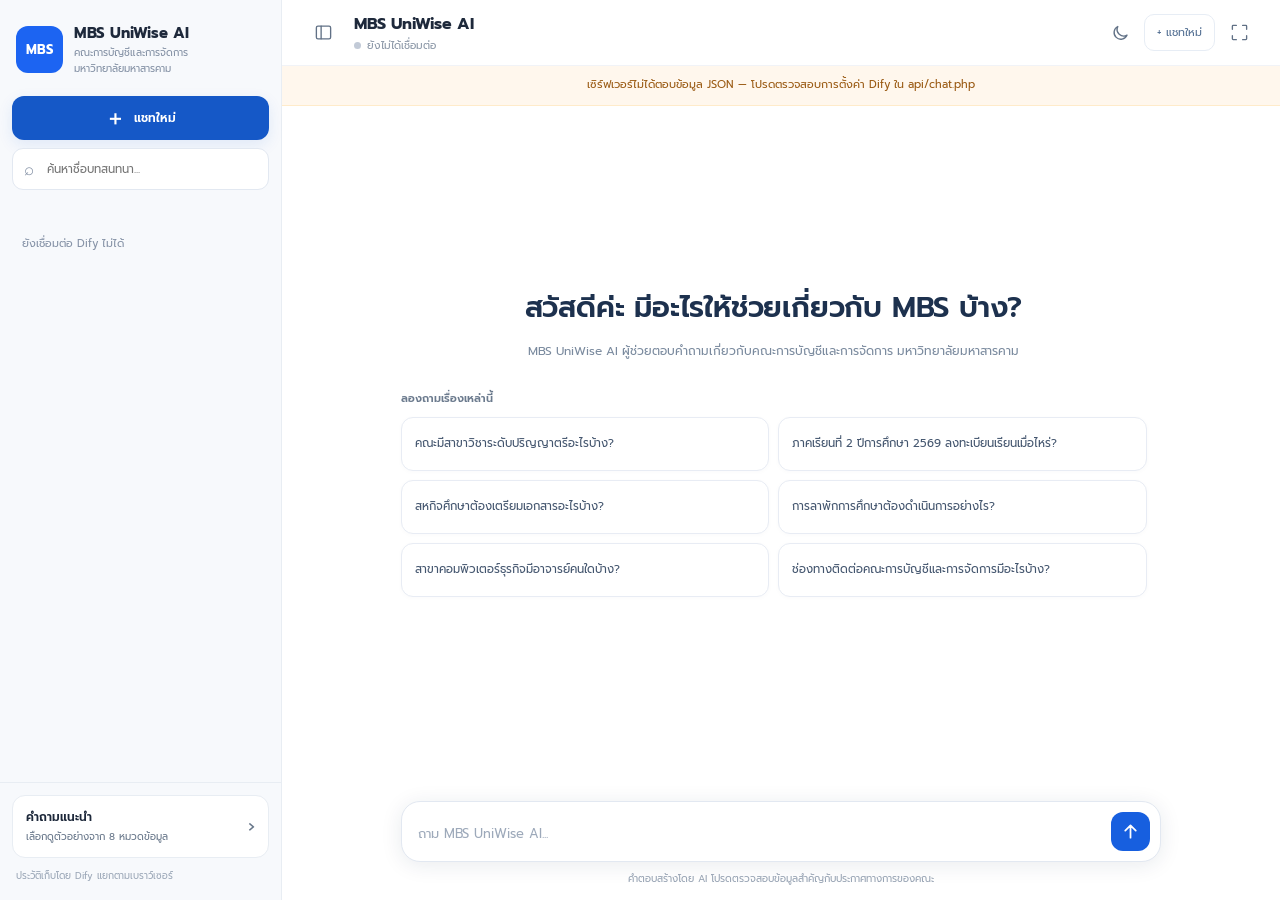
==== commit 4d9ee8c7: "a" ====
--- a/index.html
+++ b/index.html
@@ -53,15 +53,30 @@
     .more-button{font-size:18px;line-height:1;flex:none;width:31px;height:32px;margin-right:3px;border:0;background:transparent;color:#738298;border-radius:8px}
     .more-button:hover{background:#dbe6f7;color:#1a4e92}
     .hint-empty{color:#8693a7;font-size:11px;line-height:1.9;padding:14px 12px}
-    .side-guide{border-top:1px solid var(--stroke);padding:14px 15px 17px;flex:none}
-    .guide-summary{display:flex;align-items:center;justify-content:space-between;font-size:11px;font-weight:600;color:#496484;cursor:pointer;list-style:none;padding:2px 0}
-    .guide-summary::-webkit-details-marker{display:none}
-    .guide-summary::after{content:'⌄';font-size:17px;color:#8b98ad}
-    details[open] .guide-summary::after{content:'⌃'}
-    .guide-list{display:grid;gap:5px;padding:9px 0 0;max-height:185px;overflow-y:auto}
-    .guide-item{background:#fff;border:1px solid #e6edf6;border-radius:9px;text-align:left;font-size:10.5px;line-height:1.65;color:#476385;padding:8px 10px}
-    .guide-item:hover{border-color:#a1bff1;color:#1658bb}
-    .side-meta{font-size:9.5px;color:#9ca8b8;line-height:1.7;margin:10px 0 0}
+    /* One compact sidebar action; the examples open in their own accessible panel. */
+    .side-guide{border-top:1px solid var(--stroke);padding:12px 12px 16px;flex:none}
+    .examples-launch{width:100%;display:flex;align-items:center;gap:10px;text-align:left;background:var(--panel);border:1px solid var(--line);border-radius:13px;padding:12px 13px;color:var(--ink);transition:background .15s,border-color .15s}
+    .examples-launch:hover{background:var(--hover);border-color:#9ebce9}
+    .examples-launch-copy{flex:1;min-width:0;display:grid;gap:3px}
+    .examples-launch-title{font-size:12px;font-weight:600;line-height:1.5}
+    .examples-launch-caption{font-size:10px;color:var(--muted);line-height:1.6}
+    .examples-launch-arrow{font-size:19px;color:var(--muted);line-height:1}
+    .side-meta{font-size:9.5px;color:#9ca8b8;line-height:1.7;margin:10px 4px 0}
+    .examples-dialog{width:min(650px,calc(100vw - 32px));max-height:min(84dvh,790px);padding:0;border:1px solid var(--line);border-radius:19px;background:var(--panel);color:var(--ink);box-shadow:0 24px 80px #14244244;overflow:hidden}
+    .examples-dialog::backdrop{background:rgba(12,28,54,.53);backdrop-filter:blur(2px)}
+    .examples-shell{display:flex;flex-direction:column;max-height:min(84dvh,790px)}
+    .examples-header{flex:none;padding:20px 22px 16px;border-bottom:1px solid var(--line);display:flex;align-items:flex-start;justify-content:space-between;gap:16px}
+    .examples-header h2{font-size:19px;line-height:1.5;margin:0 0 4px;font-weight:600;color:var(--title)}
+    .examples-header p{font-size:11.5px;line-height:1.8;margin:0;color:var(--muted)}
+    .examples-close{flex:none;width:34px;height:34px;display:grid;place-items:center;border:0;border-radius:10px;background:var(--hover);color:var(--ink);font-size:19px;line-height:1}
+    .examples-close:hover{background:var(--primary-soft)}
+    .examples-grid{display:grid;grid-template-columns:repeat(2,minmax(0,1fr));gap:10px;padding:19px 22px 22px;overflow-y:auto;overscroll-behavior:contain}
+    .example-card{display:flex;flex-direction:column;gap:8px;align-items:flex-start;min-height:103px;text-align:left;padding:13px 15px;border:1px solid var(--line);border-radius:13px;background:var(--surface);color:var(--ink);transition:background .15s,border-color .15s}
+    .example-card:hover{background:var(--hover);border-color:#9bb9e5}
+    .example-title{color:var(--title);font-size:12px;font-weight:600;line-height:1.55}
+    .example-question{color:var(--muted);font-size:11px;line-height:1.7}
+    @media(max-width:620px){.examples-dialog{width:calc(100vw - 22px);max-height:88dvh;border-radius:16px}.examples-shell{max-height:88dvh}.examples-header{padding:16px 16px 13px}.examples-header h2{font-size:16px}.examples-grid{grid-template-columns:1fr;padding:12px 14px 18px;gap:8px}.example-card{min-height:0;gap:5px;padding:12px 13px}}
+
     .main{flex:1;min-width:0;min-height:0;display:flex;flex-direction:column;position:relative;background:#fff}
     .header{flex:none;min-height:66px;border-bottom:1px solid #f1f3f7;display:flex;align-items:center;justify-content:space-between;gap:12px;padding:11px 22px}
     .header-left{display:flex;align-items:center;gap:12px;min-width:0}
@@ -167,13 +182,11 @@
     :root[data-theme="dark"] .icon-btn:hover{background:var(--hover);color:var(--ink)}
     :root[data-theme="dark"] .history-row.active{background:#213651}
     :root[data-theme="dark"] .history-open,
-    :root[data-theme="dark"] .guide-summary,
     :root[data-theme="dark"] .icon-btn{color:#c1d0e5}
     :root[data-theme="dark"] .history-row.active .history-open{color:#9fc5ff}
     :root[data-theme="dark"] .more-button{color:#a1b1c5}
     :root[data-theme="dark"] .more-button:hover{background:#31435b;color:white}
     :root[data-theme="dark"] .search-box input,
-    :root[data-theme="dark"] .guide-item,
     :root[data-theme="dark"] .text-btn,
     :root[data-theme="dark"] .prompt,
     :root[data-theme="dark"] .composer,
@@ -181,9 +194,7 @@
     :root[data-theme="dark"] .dialog input,
     :root[data-theme="dark"] .dialog-button:not(.primary):not(.danger){background:var(--panel);border-color:var(--line);color:var(--ink)}
     :root[data-theme="dark"] .prompt:hover,
-    :root[data-theme="dark"] .guide-item:hover,
     :root[data-theme="dark"] .text-btn:hover{background:#24334b;border-color:#48678c;color:#d4e7ff}
-    :root[data-theme="dark"] .guide-item{color:#bdd2ed}
     :root[data-theme="dark"] .welcome h1,
     :root[data-theme="dark"] .dialog h2{color:var(--title)}
     :root[data-theme="dark"] .message-copy,
@@ -205,20 +216,11 @@
     .theme-option[aria-checked="true"]{font-weight:600;color:var(--primary)}
     .theme-option[aria-checked="true"]::after{content:'✓';font-size:14px}
     #themeToggle[aria-expanded="true"]{background:var(--hover)}
-    .mic-btn{position:relative;width:39px;height:39px;margin-bottom:1px;border:0;border-radius:12px;background:transparent;color:var(--label);display:grid;place-items:center;flex:none}
-    .mic-btn:hover{background:var(--hover);color:var(--primary)}
-    .mic-btn svg{width:21px;height:21px;stroke:currentColor;stroke-width:1.8;fill:none;stroke-linecap:round;stroke-linejoin:round}
-    .mic-btn.listening{background:#dcecff;color:#145fcb}
-    :root[data-theme="dark"] .mic-btn.listening{background:#174574;color:#a8ceff}
-    .mic-btn.listening::after{content:'';pointer-events:none;position:absolute;inset:-4px;border:2px solid currentColor;border-radius:15px;animation:micPulse 1s ease-in-out infinite alternate}
-    @keyframes micPulse{from{opacity:.25;transform:scale(.96)}to{opacity:.85;transform:scale(1.03)}}
-    #micStatus{display:block;min-height:0;margin:3px auto 0;text-align:center;font-size:11px;color:var(--primary);line-height:1.6}
-    #micStatus:empty{display:none}
     .options-popup{position:fixed;z-index:50;background:var(--panel);border:1px solid var(--line);box-shadow:var(--pop-shadow);border-radius:12px;padding:6px;min-width:152px}
     .options-popup button{display:block;border:0;background:transparent;width:100%;text-align:left;padding:10px;border-radius:7px;font-size:12px;color:var(--ink)}
     .options-popup button:hover{background:var(--hover)}
     .options-popup .delete-option{color:#dd7180}
-    @media(max-width:740px){.theme-menu{right:0;top:calc(100% + 10px)}.mic-btn{width:38px;height:38px}}
+    @media(max-width:740px){.theme-menu{right:0;top:calc(100% + 10px)}}
 
   </style>
 </head>
@@ -240,11 +242,11 @@
       <div id="history"><p class="hint-empty">กำลังตรวจสอบประวัติการสนทนา...</p></div>
     </div>
     <div class="side-guide">
-      <details id="sampleDetails">
-        <summary class="guide-summary">ลองถามเกี่ยวกับ</summary>
-        <div class="guide-list" id="guideList"></div>
-      </details>
-      <p class="side-meta">ประวัติเก็บโดย Dify และแยกตามเบราว์เซอร์ ไม่ต้องเข้าสู่ระบบ</p>
+      <button id="openExamples" class="examples-launch" type="button" aria-haspopup="dialog" aria-controls="examplesDialog">
+        <span class="examples-launch-copy"><span class="examples-launch-title">คำถามแนะนำ</span><span class="examples-launch-caption">เลือกดูตัวอย่างจาก 8 หมวดข้อมูล</span></span>
+        <span class="examples-launch-arrow" aria-hidden="true">›</span>
+      </button>
+      <p class="side-meta">ประวัติเก็บโดย Dify แยกตามเบราว์เซอร์</p>
     </div>
   </aside>
   <button id="scrim" class="scrim" type="button" aria-label="ปิดแถบประวัติ"></button>
@@ -277,15 +279,18 @@
     </div>
     <div class="composer-area">
       <div class="composer-wrap">
-        <form class="composer" id="form"><label class="sr-only" for="question">พิมพ์คำถาม</label><textarea id="question" rows="1" maxlength="8000" placeholder="ถาม MBS UniWise AI..." autocomplete="off"></textarea><button type="button" id="mic" class="mic-btn" title="พูดเพื่อพิมพ์คำถาม" aria-label="พูดเพื่อพิมพ์คำถาม" aria-pressed="false">
-          <svg viewBox="0 0 24 24" aria-hidden="true"><rect x="9" y="2.5" width="6" height="12" rx="3"/><path d="M5.5 10a6.5 6.5 0 0 0 13 0M12 16.5v4.5m-4 0h8"/></svg>
-        </button><button class="send-btn" id="send" type="submit" title="ส่งข้อความ" aria-label="ส่งข้อความ"><svg viewBox="0 0 24 24"><path d="M12 19V5m0 0-6 6m6-6 6 6"/></svg></button></form>
-        <div id="micStatus" role="status" aria-live="polite"></div>
+        <form class="composer" id="form"><label class="sr-only" for="question">พิมพ์คำถาม</label><textarea id="question" rows="1" maxlength="8000" placeholder="ถาม MBS UniWise AI..." autocomplete="off"></textarea><button class="send-btn" id="send" type="submit" title="ส่งข้อความ" aria-label="ส่งข้อความ"><svg viewBox="0 0 24 24"><path d="M12 19V5m0 0-6 6m6-6 6 6"/></svg></button></form>
         <p class="composer-note">คำตอบสร้างโดย AI โปรดตรวจสอบข้อมูลสำคัญกับประกาศทางการของคณะ</p>
       </div>
     </div>
   </div>
 </div>
+<dialog id="examplesDialog" class="examples-dialog" aria-labelledby="examplesTitle">
+  <div class="examples-shell">
+    <div class="examples-header"><div><h2 id="examplesTitle">ลองถามเกี่ยวกับอะไรดี?</h2><p>เลือกหัวข้อที่สนใจ ระบบจะใส่คำถามในช่องพิมพ์ให้ตรวจสอบก่อนส่ง</p></div><button class="examples-close" id="closeExamples" type="button" aria-label="ปิดคำถามแนะนำ">×</button></div>
+    <div class="examples-grid" id="examplesGrid"></div>
+  </div>
+</dialog>
 <dialog id="dialog" class="dialog" aria-labelledby="dialogTitle"><div class="dialog-inner"><h2 id="dialogTitle"></h2><p id="dialogMessage"></p><label for="dialogInput" id="dialogLabel" class="sr-only">ชื่อบทสนทนา</label><input id="dialogInput" maxlength="100"><div class="dialog-buttons"><button type="button" class="dialog-button" id="dialogCancel">ยกเลิก</button><button type="button" class="dialog-button primary" id="dialogOK">ยืนยัน</button></div></div></dialog>
 <script>
   'use strict';
@@ -351,9 +356,24 @@
     if((event.ctrlKey||event.metaKey)&&event.key.toLowerCase()==='k'){event.preventDefault();if(mobile())side(true);$('search').focus()}
     if((event.ctrlKey||event.metaKey)&&event.shiftKey&&event.key.toLowerCase()==='o'){event.preventDefault();newChat()}
   });
-  function choosePrompt(text){question.value=text;resize();side(false);question.focus()}
+  function choosePrompt(text){
+    if($('examplesDialog').open)$('examplesDialog').close();
+    question.value=text;resize();side(false);question.focus();
+  }
   function promptButton(text,cls){const b=document.createElement('button');b.className=cls;b.type='button';b.textContent=text;b.onclick=()=>choosePrompt(text);return b}
-  topics.forEach(([title,text])=>$('guideList').append(promptButton(`${title} — ${text}`,'guide-item')));
+  // Separate, scrollable dialog for suggestions – no nested scrollbar in the sidebar.
+  topics.forEach(([title,text])=>{
+    const button=document.createElement('button');button.type='button';button.className='example-card';
+    const heading=document.createElement('span');heading.className='example-title';heading.textContent=title;
+    const sample=document.createElement('span');sample.className='example-question';sample.textContent=text;
+    button.append(heading,sample);
+    button.addEventListener('click',()=>choosePrompt(text));
+    $('examplesGrid').append(button);
+  });
+  const examplesDialog=$('examplesDialog');
+  $('openExamples').addEventListener('click',()=>examplesDialog.showModal());
+  $('closeExamples').addEventListener('click',()=>examplesDialog.close());
+  examplesDialog.addEventListener('click',event=>{if(event.target===examplesDialog)examplesDialog.close()});
   function welcome(){
     chat.replaceChildren();const div=document.createElement('section');div.className='welcome';
     const logo=document.createElement('img');logo.src='https://acad-mbs.msu.ac.th/mbs.png';logo.alt='โลโก้คณะการบัญชีและการจัดการ';logo.className='welcome-seal';logo.onerror=()=>{logo.style.display='none'};
@@ -381,68 +401,9 @@
     copy.onclick=async()=>{try{await navigator.clipboard.writeText(entry.body.textContent);toast('คัดลอกคำตอบแล้ว')}catch{toast('ไม่สามารถคัดลอกได้ โปรดเลือกข้อความแทน')}};
     actions.append(copy);entry.inner.append(actions);
   }
-  function setBusy(value){sending=value;$('send').disabled=value;question.disabled=value;$('newSidebar').disabled=value;$('newTop').disabled=value;if(value)stopListening();micButton.disabled=value||!SpeechAPI;}
+  function setBusy(value){sending=value;$('send').disabled=value;question.disabled=value;$('newSidebar').disabled=value;$('newTop').disabled=value;}
   function resize(){question.style.height='auto';question.style.height=Math.min(166,Math.max(38,question.scrollHeight))+'px'}
   question.addEventListener('input',resize);
-  // Dictation is performed by the browser's Web Speech API, not by Dify or our PHP proxy.
-  // The user checks the transcript before clicking Send; audio is not stored by this page.
-  const SpeechAPI=window.SpeechRecognition||window.webkitSpeechRecognition;
-  let recognition=null,listening=false,dictationBase='',lastTranscript='',speechError='';
-  const micButton=$('mic'),micStatus=$('micStatus');
-  function setListening(value){
-    listening=value;micButton.classList.toggle('listening',value);
-    micButton.setAttribute('aria-pressed',String(value));
-    micButton.setAttribute('aria-label',value?'หยุดฟังเสียง':'พูดเพื่อพิมพ์คำถาม');
-    micButton.title=value?'หยุดฟังเสียง':'พูดเพื่อพิมพ์คำถาม';
-    micStatus.textContent=value?'กำลังฟังภาษาไทย... กดไมโครโฟนอีกครั้งเพื่อหยุด':speechError;
-  }
-  function stopListening(){if(recognition&&listening){try{recognition.stop()}catch(_){}setListening(false)}}
-  if(!SpeechAPI){micButton.disabled=true;micButton.title='เบราว์เซอร์นี้ไม่รองรับการแปลงเสียงเป็นข้อความ';}
-  micButton.addEventListener('click',()=>{
-    if(listening){stopListening();return}
-    if(sending){toast('โปรดรอให้ตอบคำถามเสร็จก่อน');return}
-    if(!SpeechAPI){toast('เบราว์เซอร์นี้ไม่รองรับไมโครโฟนสำหรับพิมพ์ด้วยเสียง');return}
-    if(!window.isSecureContext){
-      toast('การพูดผ่านไมโครโฟนต้องเปิดเว็บด้วย HTTPS หรือ localhost');
-      micStatus.textContent='โปรดตั้งค่า HTTPS ก่อนเปิดใช้ไมโครโฟน';return;
-    }
-    speechError='';dictationBase=question.value.trim();lastTranscript='';
-    try{
-      recognition=new SpeechAPI();recognition.lang='th-TH';recognition.continuous=false;
-      recognition.interimResults=true;recognition.maxAlternatives=1;
-      recognition.onstart=()=>setListening(true);
-      recognition.onresult=(event)=>{
-        let parts=[];
-        for(let i=0;i<event.results.length;i++){
-          const words=event.results[i][0]?.transcript||'';if(words.trim())parts.push(words.trim());
-        }
-        lastTranscript=parts.join(' ').trim();
-        question.value=[dictationBase,lastTranscript].filter(Boolean).join(' ');
-        resize();
-      };
-      recognition.onerror=(event)=>{
-        const messages={
-          'not-allowed':'ไม่ได้รับอนุญาตให้ใช้ไมโครโฟน โปรดอนุญาตในเบราว์เซอร์',
-          'service-not-allowed':'เบราว์เซอร์ไม่อนุญาตให้ใช้บริการรู้จำเสียง',
-          'audio-capture':'ไม่พบไมโครโฟน หรือกำลังถูกโปรแกรมอื่นใช้งาน',
-          'network':'ระบบแปลงเสียงมีปัญหาการเชื่อมต่ออินเทอร์เน็ต',
-          'no-speech':'ไม่ได้ยินเสียงพูด กรุณาลองใหม่',
-          'language-not-supported':'เบราว์เซอร์นี้ยังไม่รองรับการฟังภาษาไทย',
-        };
-        if(event.error!=='aborted'){
-          speechError=messages[event.error]||'ไม่สามารถแปลงเสียงได้ โปรดลองอีกครั้ง';
-          toast(speechError);
-        }
-      };
-      recognition.onend=()=>{
-        setListening(false);
-        if(lastTranscript){micStatus.textContent='แปลงเสียงเป็นข้อความแล้ว ตรวจสอบคำถามก่อนกดส่ง';question.focus()}
-        else if(!speechError)micStatus.textContent='หยุดฟังแล้ว';
-      };
-      recognition.start();
-    }catch(err){setListening(false);toast('เริ่มไมโครโฟนไม่ได้ โปรดลองใช้ Chrome หรือ Edge ผ่าน HTTPS')}
-  });
-
   question.addEventListener('keydown',event=>{if(event.key==='Enter'&&!event.shiftKey&&!event.isComposing){event.preventDefault();$('form').requestSubmit()}});
   async function api(action,body={},method='GET'){
     let url='api/chat.php?action='+encodeURIComponent(action);
@@ -495,7 +456,7 @@
     if(current){const one=conversations.find(c=>c.id===current);if(one)$('currentTitle').textContent=one.name||'บทสนทนา'}
   }
   async function openHistory(id){
-    if(sending)return;stopListening();
+    if(sending)return;
     const epoch=++loadEpoch;current=id;side(false);list();$('currentTitle').textContent=conversations.find(c=>c.id===id)?.name||'บทสนทนา';
     chat.replaceChildren();const loading=bubble('assistant','กำลังเปิดประวัติการสนทนา...');loading.node.classList.add('thinking');
     try{
@@ -516,7 +477,7 @@
     }catch(err){if(epoch!==loadEpoch)return;loading.body.textContent='เปิดประวัติไม่สำเร็จ: '+err.message;toast(err.message)}
   }
   function newChat(){
-    if(sending)return;stopListening();micStatus.textContent='';
+    if(sending)return;
     ++loadEpoch;current='';question.value='';resize();welcome();list();side(false);if(!mobile())question.focus();
   }
   $('newSidebar').onclick=newChat;$('newTop').onclick=newChat;
@@ -585,7 +546,7 @@
     entry.node.classList.remove('thinking');return nextId;
   }
   $('form').addEventListener('submit',async event=>{
-    event.preventDefault();const text=question.value.trim();if(!text||sending)return;stopListening();micStatus.textContent='';
+    event.preventDefault();const text=question.value.trim();if(!text||sending)return;
     question.value='';resize();
     if(!current)chat.replaceChildren();
     bubble('user',text);const waiting=bubble('assistant','กำลังค้นหาข้อมูลและเรียบเรียงคำตอบ');waiting.node.classList.add('thinking');waiting.body.classList.add('dots');
@@ -608,7 +569,7 @@
       if(!health.ready)throw Error(health.message||'เซิร์ฟเวอร์ยังไม่พร้อม');
       $('statusDot').classList.add('ready');$('statusText').textContent='พร้อมให้บริการ';
       await refreshHistory();loaded=true;
-    }catch(e){displayError='ยังเชื่อมต่อ Dify ไม่ได้';list();$('statusText').textContent='ยังไม่ได้เชื่อมต่อ';$('statusAlert').textContent=e.message+' — โปรดตรวจสอบ api/config.php';$('statusAlert').classList.add('visible')}
+    }catch(e){displayError='ยังเชื่อมต่อ Dify ไม่ได้';list();$('statusText').textContent='ยังไม่ได้เชื่อมต่อ';$('statusAlert').textContent=e.message+' — โปรดตรวจสอบการตั้งค่า Dify ใน api/chat.php';$('statusAlert').classList.add('visible')}
   })();
 </script>
 </body>
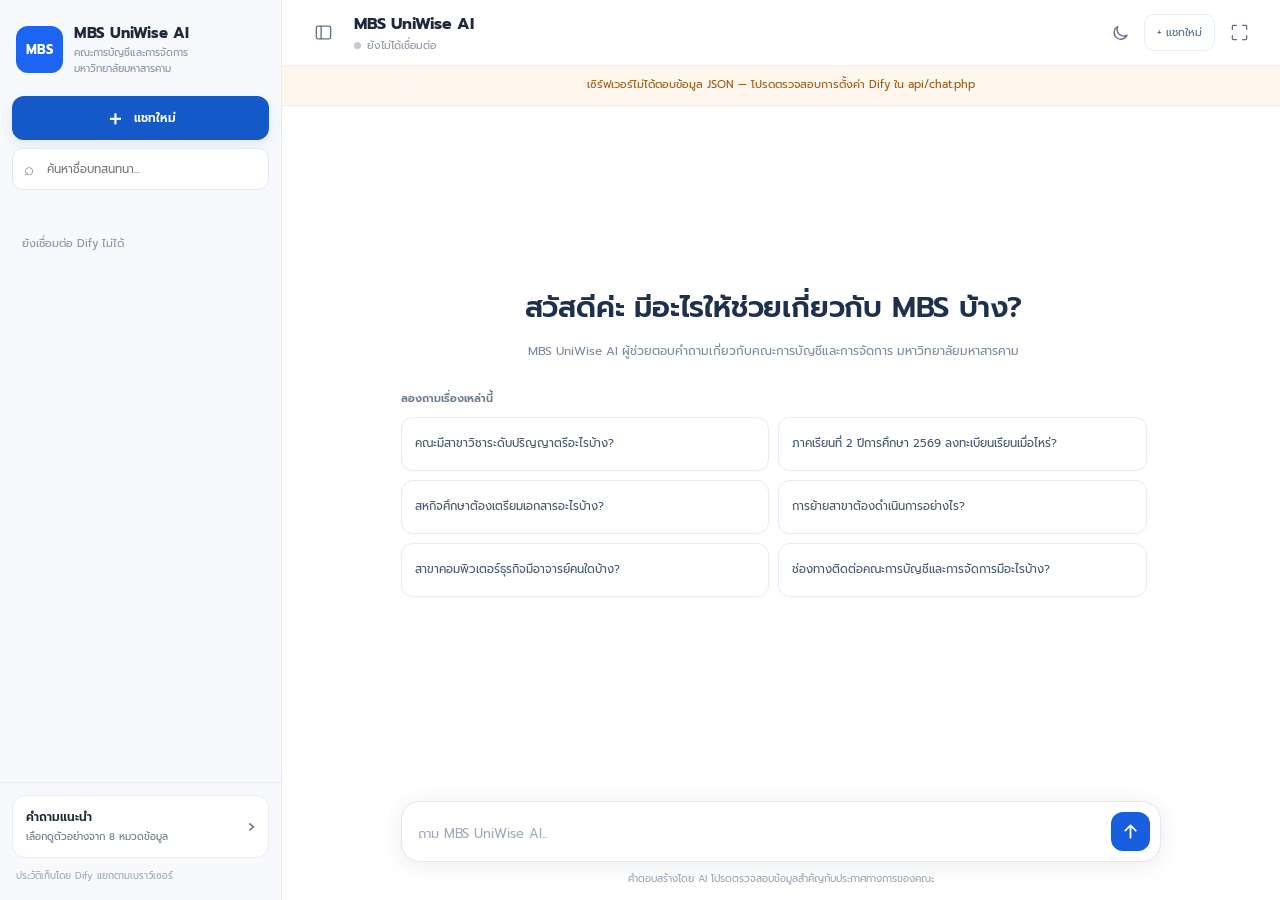
==== commit eb4d129d: "a" ====
--- a/index.html
+++ b/index.html
@@ -48,7 +48,11 @@
     .history-row{display:flex;align-items:center;gap:0;min-width:0;min-height:40px;border-radius:10px;margin:3px 0}
     .history-row:hover{background:#eaf0f9}
     .history-row.active{background:#e5edfa}
-    .history-open{display:block;text-align:left;flex:1;min-width:0;background:transparent;border:0;padding:10px 8px 10px 12px;font-size:11.5px;line-height:1.55;color:#334155;text-overflow:ellipsis;white-space:nowrap;overflow:hidden}
+    .history-open{display:flex;align-items:center;gap:7px;text-align:left;flex:1;min-width:0;background:transparent;border:0;padding:10px 8px 10px 12px;font-size:11.5px;line-height:1.55;color:#334155;white-space:nowrap;overflow:hidden}
+    .history-name{overflow:hidden;text-overflow:ellipsis;white-space:nowrap;min-width:0}
+    .history-pin-icon{width:13px;height:13px;flex:none;fill:none;stroke:var(--primary);stroke-width:1.8;stroke-linejoin:round;stroke-linecap:round}
+    .pin-heading{display:flex;align-items:center;gap:6px;color:var(--primary)}
+    .pin-heading svg{width:12px;height:12px;fill:none;stroke:currentColor;stroke-width:1.8;stroke-linecap:round;stroke-linejoin:round}
     .history-row.active .history-open{color:#0d4da7;font-weight:600}
     .more-button{font-size:18px;line-height:1;flex:none;width:31px;height:32px;margin-right:3px;border:0;background:transparent;color:#738298;border-radius:8px}
     .more-button:hover{background:#dbe6f7;color:#1a4e92}
@@ -113,9 +117,32 @@
     .message-actions{margin:7px 0 0;display:flex;gap:8px}
     .copy-btn{font-size:10px;color:#8c9caf;border:0;padding:4px 0;background:transparent}
     .copy-btn:hover{color:#1558c7}
-    .thinking .message-copy{color:#8898ad}
-    .dots::after{content:' ';display:inline-block;vertical-align:middle;width:24px;height:9px;background:radial-gradient(circle,#8b9db9 55%,transparent 60%) 0 50%/8px 8px repeat-x;animation:pulse 1.1s infinite alternate}
-    @keyframes pulse{from{opacity:.35}to{opacity:1}}
+    .message-actions button{display:inline-flex;align-items:center;gap:5px;border:0;background:transparent;padding:5px 7px;border-radius:7px;min-height:30px;font-size:11px;color:var(--muted)}
+    .message-actions button:hover{color:var(--primary);background:var(--hover)}
+    .message.user .message-actions{justify-content:flex-end}
+    .edit-notice{display:flex;align-items:center;justify-content:space-between;gap:10px;padding:9px 13px 12px;margin:0 0 6px;border:1px solid var(--line);border-radius:12px;background:var(--surface-subtle);font-size:11px;line-height:1.7;color:var(--muted)}
+    .edit-notice[hidden]{display:none}
+    .edit-cancel{color:var(--primary);background:transparent;border:0;font-size:11px;white-space:nowrap;padding:6px}
+    .send-btn.stopping{background:#d9534f}
+    .send-btn.stopping:hover{background:#b43c3a}
+    .send-btn.stopping svg{stroke-width:2.5}
+    .busy-banner{font-size:11px;line-height:1.7;color:var(--muted);padding:4px 12px;text-align:center}
+    .busy-banner[hidden]{display:none}
+    /* Faculty avatar stays visible beside messages, including while the assistant is typing. */
+    .assistant-avatar{width:38px;height:38px;flex:0 0 38px;display:grid;place-items:center;border:1px solid var(--line);border-radius:13px;background:#fff;box-shadow:0 2px 10px rgba(25,50,86,.06);position:relative}
+    .assistant-avatar img{display:block;width:30px;height:30px;object-fit:contain}
+    .assistant-avatar-fallback{display:none;font-size:10px;font-weight:700;color:#175fdf}
+    .message.generating .assistant-avatar::after{content:'';position:absolute;inset:-4px;border:1.5px solid #70a7fa;border-radius:16px;animation:avatar-pulse 1.7s ease-in-out infinite;pointer-events:none}
+    .message.generating:not(.thinking) .message-label::after{content:'•••';display:inline-block;vertical-align:middle;letter-spacing:2px;margin-left:8px;color:var(--primary);animation:label-pulse 1.1s ease-in-out infinite}
+    @keyframes label-pulse{0%,100%{opacity:.3}50%{opacity:1}}
+    .thinking .message-copy{color:var(--muted)}
+    .typing-status{display:flex;align-items:center;flex-wrap:wrap;gap:10px;padding:3px 0;min-height:32px;font-size:12px;line-height:1.6;color:var(--muted)}
+    .typing-dots{display:inline-flex;align-items:center;gap:4px;height:17px}
+    .typing-dots span{width:6px;height:6px;border-radius:50%;background:var(--primary);animation:typing-bounce 1.1s ease-in-out infinite}
+    .typing-dots span:nth-child(2){animation-delay:.16s}
+    .typing-dots span:nth-child(3){animation-delay:.32s}
+    @keyframes typing-bounce{0%,65%,100%{transform:translateY(0);opacity:.35}30%{transform:translateY(-4px);opacity:1}}
+    @keyframes avatar-pulse{0%,100%{opacity:.25;transform:scale(.96)}50%{opacity:.9;transform:scale(1.025)}}
     .composer-area{flex:none;padding:11px 24px max(13px,env(safe-area-inset-bottom));background:#fff}
     .composer-wrap{max-width:760px;margin:0 auto}
     .composer{display:flex;align-items:flex-end;gap:8px;padding:9px 10px 9px 16px;min-height:61px;background:#fff;border:1px solid #e2e8f1;border-radius:19px;box-shadow:0 3px 21px rgba(25,46,71,.095)}
@@ -124,6 +151,7 @@
     #question::placeholder{color:#9da9ba}
     .send-btn{width:39px;height:39px;border:0;border-radius:12px;background:#175fdf;color:white;display:grid;place-items:center;flex:none;margin-bottom:1px}
     .send-btn:hover{background:#1053c8}
+    .send-btn.stopping:hover{background:#b43c3a}
     .send-btn svg{width:21px;height:21px;fill:none;stroke:currentColor;stroke-width:2;stroke-linecap:round;stroke-linejoin:round}
     .composer-note{text-align:center;color:#97a3b3;font-size:10px;line-height:1.65;margin:9px 0 0}
     .scrim{display:none}
@@ -153,6 +181,7 @@
       .composer{border-radius:17px;min-height:55px}.send-btn{height:37px;width:37px}
     }
     @media(max-width:375px){.header{padding-inline:8px}.header-sub{display:none}.header-title{font-size:13px}.header-actions{gap:0}.text-btn{padding:8px;font-size:10px}.chat-content{padding-inline:11px}.welcome h1{font-size:21px}.prompt-grid{gap:7px}.composer-note{font-size:9px}}
+    @media(max-width:375px){.assistant-avatar{width:32px;height:32px;flex-basis:32px;border-radius:11px}.assistant-avatar img{width:26px;height:26px}.message{gap:8px}}
     @media(prefers-reduced-motion:reduce){*,*::before,*::after{scroll-behavior:auto!important;animation:none!important;transition:none!important}}
 
     /* Theme tokens and dark-mode overrides */
@@ -220,6 +249,9 @@
     .options-popup button{display:block;border:0;background:transparent;width:100%;text-align:left;padding:10px;border-radius:7px;font-size:12px;color:var(--ink)}
     .options-popup button:hover{background:var(--hover)}
     .options-popup .delete-option{color:#dd7180}
+    .options-popup .pin-option{color:var(--primary);font-weight:600}
+    :root[data-theme="dark"] .assistant-avatar{background:#fff;border-color:#2b3c52;box-shadow:none}
+    :root[data-theme="dark"] .message.generating .assistant-avatar::after{border-color:#9ec4ff}
     @media(max-width:740px){.theme-menu{right:0;top:calc(100% + 10px)}}
 
   </style>
@@ -279,6 +311,8 @@
     </div>
     <div class="composer-area">
       <div class="composer-wrap">
+        <div class="edit-notice" id="editNotice" hidden><span>กำลังแก้ไขคำถาม เมื่อส่งจะเริ่มแชทใหม่ (ประวัติเดิมไม่เปลี่ยน)</span><button class="edit-cancel" id="cancelEdit" type="button">ยกเลิก</button></div>
+        <div class="busy-banner" id="busyBanner" hidden>AI กำลังตอบอีกบทสนทนา — สามารถเปิดประวัติได้ หรือกดปุ่มหยุดด้านล่าง</div>
         <form class="composer" id="form"><label class="sr-only" for="question">พิมพ์คำถาม</label><textarea id="question" rows="1" maxlength="8000" placeholder="ถาม MBS UniWise AI..." autocomplete="off"></textarea><button class="send-btn" id="send" type="submit" title="ส่งข้อความ" aria-label="ส่งข้อความ"><svg viewBox="0 0 24 24"><path d="M12 19V5m0 0-6 6m6-6 6 6"/></svg></button></form>
         <p class="composer-note">คำตอบสร้างโดย AI โปรดตรวจสอบข้อมูลสำคัญกับประกาศทางการของคณะ</p>
       </div>
@@ -324,12 +358,12 @@
 
   const topics=[
     ['หลักสูตรและสาขาวิชา','คณะมีสาขาวิชาระดับปริญญาตรีอะไรบ้าง?'],
-    ['การรับสมัครนักศึกษา','สมัครเข้าศึกษาระดับปริญญาตรีต้องทำอย่างไร?'],
+    ['การรับสมัครนักศึกษา','เปิดรับสมัครนักศึกษาวันไหน'],
     ['ปฏิทินการศึกษา','ภาคเรียนที่ 2 ปีการศึกษา 2569 ลงทะเบียนเรียนเมื่อไหร่?'],
-    ['คู่มือการเรียน','การลาพักการศึกษาต้องดำเนินการอย่างไร?'],
+    ['คู่มือการเรียน','การย้ายสาขาต้องดำเนินการอย่างไร?'],
     ['ฝึกงานและสหกิจศึกษา','สหกิจศึกษาต้องเตรียมเอกสารอะไรบ้าง?'],
     ['อาจารย์และบุคลากร','สาขาคอมพิวเตอร์ธุรกิจมีอาจารย์คนใดบ้าง?'],
-    ['อาจารย์ที่ปรึกษา','ตรวจสอบรายชื่ออาจารย์ที่ปรึกษาได้อย่างไร?'],
+    ['อาจารย์ที่ปรึกษา','ใครเป็นอาจารย์ที่ปรึกษาสาขาคอมพิวเตอร์ธุรกิจบ้าง?'],
     ['ติดต่อคณะ','ช่องทางติดต่อคณะการบัญชีและการจัดการมีอะไรบ้าง?']
   ];
   function anonymousId(){
@@ -340,7 +374,32 @@
   let userId;
   try {userId=localStorage.getItem(STORE);if(!/^mbs-[a-f0-9]{32}$/.test(userId||'')){userId=anonymousId();localStorage.setItem(STORE,userId)}}
   catch {userId=anonymousId()}
-  let current='',conversations=[],sending=false,loadEpoch=0,loaded=false,displayError='';
+  // Dify stores the conversation and messages. Pin order is a browser-only preference.
+  const PIN_STORE='mbs_uniwise_pinned_conversations_v1_'+userId;
+  let pinnedIds=new Set();
+  try{
+    const stored=JSON.parse(localStorage.getItem(PIN_STORE)||'[]');
+    if(Array.isArray(stored))pinnedIds=new Set(stored.filter(id=>typeof id==='string').slice(0,1500));
+  }catch(_){pinnedIds=new Set()}
+  function savePin(conversationId){
+    const next=new Set(pinnedIds);
+    if(next.has(conversationId))next.delete(conversationId);
+    else next.add(conversationId);
+    // Save first to avoid showing success when storage is unavailable.
+    localStorage.setItem(PIN_STORE,JSON.stringify([...next]));
+    pinnedIds=next;
+    list();
+    toast(pinnedIds.has(conversationId)?'ปักหมุดบทสนทนาแล้ว':'เลิกปักหมุดแล้ว');
+  }
+  function pinSvg(cssClass){
+    const svg=document.createElementNS('http://www.w3.org/2000/svg','svg');
+    svg.setAttribute('viewBox','0 0 24 24');svg.setAttribute('aria-hidden','true');
+    if(cssClass)svg.setAttribute('class',cssClass);
+    const path=document.createElementNS('http://www.w3.org/2000/svg','path');
+    path.setAttribute('d','M16 4l4 4-3 1-2 5 2 2-1 1-5-3-4 4-1-1 4-4-3-5 1-1 2 2 5-2 1-3z');
+    svg.append(path);return svg;
+  }
+  let current='',conversations=[],sending=false,loadEpoch=0,loaded=false,displayError='',generation=null,editDraft=null;
   const history=$('history'),chat=$('chatContent'),scroll=$('chatScroll'),question=$('question');
   function toast(message){const old=document.querySelector('.toast');if(old)old.remove();const node=document.createElement('div');node.className='toast';node.role='status';node.textContent=message;document.body.append(node);setTimeout(()=>node.remove(),4300)}
   function mobile(){return window.matchMedia('(max-width:740px)').matches}
@@ -358,7 +417,7 @@
   });
   function choosePrompt(text){
     if($('examplesDialog').open)$('examplesDialog').close();
-    question.value=text;resize();side(false);question.focus();
+    question.value=text;resize();if(mobile())side(false);question.focus();
   }
   function promptButton(text,cls){const b=document.createElement('button');b.className=cls;b.type='button';b.textContent=text;b.onclick=()=>choosePrompt(text);return b}
   // Separate, scrollable dialog for suggestions – no nested scrollbar in the sidebar.
@@ -390,25 +449,81 @@
   function bubble(role,text,autos=true){
     const follow=nearBottom(),node=document.createElement('article');node.className='message '+role;
     const inner=document.createElement('div');inner.className='message-inner';
-    if(role==='assistant'){const label=document.createElement('div');label.className='message-label';label.textContent='MBS UniWise AI';inner.append(label)}
+    if(role==='assistant'){
+      const avatar=document.createElement('span');avatar.className='assistant-avatar';avatar.setAttribute('aria-hidden','true');
+      const logo=document.createElement('img');logo.src='https://acad-mbs.msu.ac.th/mbs.png';logo.alt='';
+      const fallback=document.createElement('span');fallback.className='assistant-avatar-fallback';fallback.textContent='MBS';
+      logo.onerror=()=>{logo.style.display='none';fallback.style.display='block'};
+      avatar.append(logo,fallback);node.append(avatar);
+      const label=document.createElement('div');label.className='message-label';label.textContent='MBS UniWise AI';inner.append(label);
+    }
     const value=document.createElement('div');value.className='message-copy';value.textContent=text||'';
     inner.append(value);node.append(inner);chat.append(node);if(autos&&follow)scrollBottom(true);
-    return {node,body:value,inner};
-  }
-  function finishedAnswer(entry){
-    const actions=document.createElement('div');actions.className='message-actions';
-    const copy=document.createElement('button');copy.type='button';copy.className='copy-btn';copy.textContent='คัดลอกคำตอบ';
-    copy.onclick=async()=>{try{await navigator.clipboard.writeText(entry.body.textContent);toast('คัดลอกคำตอบแล้ว')}catch{toast('ไม่สามารถคัดลอกได้ โปรดเลือกข้อความแทน')}};
-    actions.append(copy);entry.inner.append(actions);
-  }
-  function setBusy(value){sending=value;$('send').disabled=value;question.disabled=value;$('newSidebar').disabled=value;$('newTop').disabled=value;}
+    const entry={node,body:value,inner};
+    if(role==='user')addActions(entry,'user',text||'');
+    return entry;
+  }
+  function typingIndicator(entry,message){
+    entry.node.classList.add('thinking','generating');
+    const container=document.createElement('div');container.className='typing-status';container.setAttribute('role','status');
+    const label=document.createElement('span');label.textContent=message;
+    const dots=document.createElement('span');dots.className='typing-dots';dots.setAttribute('aria-hidden','true');
+    for(let i=0;i<3;i++)dots.append(document.createElement('span'));
+    container.append(label,dots);entry.body.replaceChildren(container);
+  }
+  async function copyText(text){
+    if(!text){toast('ยังไม่มีข้อความให้คัดลอก');return}
+    try{
+      if(navigator.clipboard?.writeText){await navigator.clipboard.writeText(text);toast('คัดลอกข้อความแล้ว');return}
+    }catch(_){}
+    // HTTP pages often lack Clipboard API. Use a local temporary textarea instead.
+    const box=document.createElement('textarea');box.value=text;box.setAttribute('readonly','');
+    box.style.cssText='position:fixed;top:0;left:-9999px;opacity:0';
+    document.body.append(box);box.select();
+    let ok=false;try{ok=document.execCommand('copy')}catch(_){}box.remove();
+    toast(ok?'คัดลอกข้อความแล้ว':'คัดลอกไม่ได้ กรุณาเลือกข้อความแล้วกด Ctrl+C');
+  }
+  function addActions(entry,role,original){
+    if(entry.inner.querySelector('.message-actions'))return;
+    const bar=document.createElement('div');bar.className='message-actions';
+    const copy=document.createElement('button');copy.type='button';copy.className='copy-btn';copy.textContent=role==='user'?'คัดลอกคำถาม':'คัดลอกคำตอบ';
+    copy.onclick=()=>copyText(role==='user'?original:entry.body.textContent);
+    bar.append(copy);
+    if(role==='user'){
+      const edit=document.createElement('button');edit.type='button';edit.textContent='แก้ไขและส่งใหม่';
+      edit.title='แก้ไขคำถามและส่งเป็นบทสนทนาใหม่ โดยไม่เปลี่ยนประวัติเดิม';
+      edit.onclick=()=>startEdit(original);bar.append(edit);
+    }
+    entry.inner.append(bar);
+  }
+  function finishedAnswer(entry){addActions(entry,'assistant',entry.body.textContent)}
+  function showEdit(value){editDraft=value;$('editNotice').hidden=!editDraft}
+  function startEdit(text){
+    if(sending){toast('กรุณารอให้ตอบเสร็จหรือกดหยุดก่อนแก้ไขคำถาม');return}
+    showEdit(text);question.value=text;resize();question.focus();
+    toast('แก้ไขคำถามแล้วกดส่ง ระบบจะสร้างบทสนทนาใหม่');
+  }
+  $('cancelEdit').onclick=()=>{showEdit(null);question.value='';resize();question.focus()};
+  const stopIcon='<svg viewBox="0 0 24 24" aria-hidden="true"><rect x="7" y="7" width="10" height="10" rx="1.5"/></svg>';
+  const sendIcon=$('send').innerHTML;
+  function setBusy(value){
+    sending=value;
+    const b=$('send');b.classList.toggle('stopping',value);
+    b.innerHTML=value?stopIcon:sendIcon;
+    b.title=value?'หยุดสร้างคำตอบ':'ส่งข้อความ';b.setAttribute('aria-label',b.title);
+    b.disabled=false;
+    updateBusyBanner();
+  }
+  function updateBusyBanner(){
+    $('busyBanner').hidden=!(sending&&generation&&generation.viewEpoch!==loadEpoch);
+  }
   function resize(){question.style.height='auto';question.style.height=Math.min(166,Math.max(38,question.scrollHeight))+'px'}
   question.addEventListener('input',resize);
-  question.addEventListener('keydown',event=>{if(event.key==='Enter'&&!event.shiftKey&&!event.isComposing){event.preventDefault();$('form').requestSubmit()}});
-  async function api(action,body={},method='GET'){
+  question.addEventListener('keydown',event=>{if(event.key==='Enter'&&!event.shiftKey&&!event.isComposing){event.preventDefault();if(!sending)$('form').requestSubmit()}});
+  async function api(action,body={},method='GET',signal=null){
     let url='api/chat.php?action='+encodeURIComponent(action);
     const headers={'Accept':'application/json','X-MBS-User':userId};
-    const options={method,headers,cache:'no-store',credentials:'same-origin'};
+    const options={method,headers,cache:'no-store',credentials:'same-origin'};if(signal)options.signal=signal;
     if(method==='GET')url+='&'+new URLSearchParams(body);
     else{headers['Content-Type']='application/json';options.body=JSON.stringify(body)}
     let response;try{response=await fetch(url,options)}catch{throw Error('เชื่อมต่อเซิร์ฟเวอร์ไม่ได้ กรุณาตรวจสอบ PHP และเครือข่าย')}
@@ -429,15 +544,23 @@
   }
   function list(){
     history.replaceChildren();const term=$('search').value.toLocaleLowerCase('th').trim();
-    const filtered=conversations.filter(c=>(c.name||'').toLocaleLowerCase('th').includes(term));
+    const filtered=conversations.filter(c=>(c.name||'').toLocaleLowerCase('th').includes(term))
+      .sort((a,b)=>Number(pinnedIds.has(b.id))-Number(pinnedIds.has(a.id)));
     if(!filtered.length){const p=document.createElement('p');p.className='hint-empty';p.textContent=term?'ไม่พบชื่อแชทที่ค้นหา':displayError||'ยังไม่มีประวัติการสนทนา เริ่มแชทใหม่ได้เลยค่ะ';history.append(p);return}
     let lastGroup='';
     for(const c of filtered){
-      const group=groupName(c.updated_at||c.created_at);
-      if(group!==lastGroup){lastGroup=group;const label=document.createElement('div');label.className='section-title';label.textContent=group;history.append(label)}
+      const pinned=pinnedIds.has(c.id);
+      const group=pinned?'ปักหมุด':groupName(c.updated_at||c.created_at);
+      if(group!==lastGroup){
+        lastGroup=group;const label=document.createElement('div');label.className='section-title'+(pinned?' pin-heading':'');
+        if(pinned)label.append(pinSvg());
+        label.append(document.createTextNode(group));history.append(label);
+      }
       const row=document.createElement('div');row.className='history-row'+(c.id===current?' active':'');
-      const open=document.createElement('button');open.className='history-open';open.type='button';open.textContent=c.name||'บทสนทนาใหม่';open.title=c.name||'บทสนทนาใหม่';open.onclick=()=>openHistory(c.id);
-      const more=document.createElement('button');more.className='more-button';more.type='button';more.title='เปลี่ยนชื่อหรือลบ';more.setAttribute('aria-label','จัดการบทสนทนา '+(c.name||''));more.textContent='⋯';more.onclick=()=>optionsFor(c);
+      const open=document.createElement('button');open.className='history-open';open.type='button';open.title=c.name||'บทสนทนาใหม่';open.onclick=()=>openHistory(c.id);
+      if(pinned)open.append(pinSvg('history-pin-icon'));
+      const title=document.createElement('span');title.className='history-name';title.textContent=c.name||'บทสนทนาใหม่';open.append(title);
+      const more=document.createElement('button');more.className='more-button';more.type='button';more.title='จัดการบทสนทนา';more.setAttribute('aria-label','จัดการบทสนทนา '+(c.name||''));more.textContent='⋯';more.onclick=()=>optionsFor(c);
       row.append(open,more);history.append(row);
     }
   }
@@ -456,8 +579,8 @@
     if(current){const one=conversations.find(c=>c.id===current);if(one)$('currentTitle').textContent=one.name||'บทสนทนา'}
   }
   async function openHistory(id){
-    if(sending)return;
-    const epoch=++loadEpoch;current=id;side(false);list();$('currentTitle').textContent=conversations.find(c=>c.id===id)?.name||'บทสนทนา';
+    showEdit(null);
+    const epoch=++loadEpoch;current=id;if(mobile())side(false);list();updateBusyBanner();$('currentTitle').textContent=conversations.find(c=>c.id===id)?.name||'บทสนทนา';
     chat.replaceChildren();const loading=bubble('assistant','กำลังเปิดประวัติการสนทนา...');loading.node.classList.add('thinking');
     try{
       const found=[],seen=new Set();let cursor='';
@@ -477,8 +600,7 @@
     }catch(err){if(epoch!==loadEpoch)return;loading.body.textContent='เปิดประวัติไม่สำเร็จ: '+err.message;toast(err.message)}
   }
   function newChat(){
-    if(sending)return;
-    ++loadEpoch;current='';question.value='';resize();welcome();list();side(false);if(!mobile())question.focus();
+    ++loadEpoch;current='';showEdit(null);question.value='';resize();welcome();list();if(mobile())side(false);updateBusyBanner();if(!mobile())question.focus();
   }
   $('newSidebar').onclick=newChat;$('newTop').onclick=newChat;
   function askDialog(type,c){return new Promise(resolve=>{
@@ -493,73 +615,163 @@
     d.oncancel=e=>{e.preventDefault();cancel()};d.showModal();if(type==='rename')$('dialogInput').focus();
   })}
   async function optionsFor(c){
-    if(sending)return;
     const pick=await new Promise(resolve=>{
       const menu=document.createElement('div');
       menu.className='options-popup';
-      const row=[['เปลี่ยนชื่อ','rename'],['ลบบทสนทนา','delete']];
-      const target=document.activeElement.getBoundingClientRect();menu.style.left=Math.min(window.innerWidth-170,Math.max(8,target.left-112))+'px';menu.style.top=Math.min(window.innerHeight-104,target.bottom+3)+'px';
+      const row=[[pinnedIds.has(c.id)?'เลิกปักหมุด':'ปักหมุด','pin'],['เปลี่ยนชื่อ','rename'],['ลบบทสนทนา','delete']];
+      const target=document.activeElement.getBoundingClientRect();
+      menu.style.left=Math.max(8,Math.min(window.innerWidth-169,target.left-112))+'px';
+      menu.style.top=Math.max(8,Math.min(window.innerHeight-158,target.bottom+3))+'px';
       let closed=false;const close=value=>{if(closed)return;closed=true;document.removeEventListener('pointerdown',outside,true);menu.remove();resolve(value)};
       const outside=e=>{if(!menu.contains(e.target))close(null)};
-      for(const [label,type] of row){const b=document.createElement('button');b.type='button';b.textContent=label;if(type==='delete')b.classList.add('delete-option');b.onclick=()=>close(type);menu.append(b)}
+      for(const [label,type] of row){
+        const b=document.createElement('button');b.type='button';b.textContent=label;
+        if(type==='delete')b.classList.add('delete-option');
+        if(type==='pin')b.classList.add('pin-option');
+        b.onclick=()=>close(type);menu.append(b);
+      }
       document.body.append(menu);setTimeout(()=>document.addEventListener('pointerdown',outside,true),0);
     });
     if(!pick)return;
+    if(pick==='pin'){
+      try{savePin(c.id)}catch(_){toast('ไม่สามารถบันทึกหมุดได้ กรุณาอนุญาตการจัดเก็บข้อมูลเว็บไซต์')}
+      return;
+    }
+    if(pick==='delete'&&sending&&generation?.conversationId===c.id){
+      toast('กรุณากดหยุดสร้างคำตอบก่อนลบบทสนทนาที่กำลังตอบ');return;
+    }
     const result=await askDialog(pick,c);if(result===null)return;
     try{
       if(pick==='rename'){
         if(!result){toast('กรุณาระบุชื่อบทสนทนา');return}
         await api('rename',{conversation_id:c.id,name:result},'POST');toast('เปลี่ยนชื่อแล้ว');
       }else{
-        await api('delete',{conversation_id:c.id},'POST');if(current===c.id)newChat();toast('ลบบทสนทนาแล้ว');
+        await api('delete',{conversation_id:c.id},'POST');
+        if(pinnedIds.delete(c.id)){
+          try{localStorage.setItem(PIN_STORE,JSON.stringify([...pinnedIds]))}catch(_){}
+        }
+        if(current===c.id)newChat();toast('ลบบทสนทนาแล้ว');
       }
       await refreshHistory();
     }catch(e){toast('ดำเนินการไม่สำเร็จ: '+e.message)}
   }
-  async function readStream(response,entry){
+  // POST Dify's documented stop endpoint via our server-side proxy.
+  async function performStop(g){
+    if(g.stopCallStarted||!g.taskId)return;
+    g.stopCallStarted=true;
+    try{
+      await api('stop',{task_id:g.taskId},'POST');
+      g.stopConfirmed=true;
+    }catch(err){
+      g.stopError=err.message;
+    }finally{
+      g.controller.abort();
+    }
+  }
+  function stopGeneration(){
+    const g=generation;
+    if(!g||g.stopRequested)return;
+    g.stopRequested=true;
+    $('send').disabled=true;
+    $('send').title='กำลังหยุดคำตอบ';
+    if(g.taskId){void performStop(g)}
+    else{
+      toast('กำลังรอรหัสงานจาก Dify เพื่อสั่งหยุด...');
+      g.stopTimeout=setTimeout(()=>{
+        if(g.stopRequested&&!g.stopCallStarted){
+          g.stopError='ยังไม่ได้รับรหัสงานจาก Dify';
+          g.controller.abort();
+        }
+      },4000);
+    }
+  }
+  async function readStream(response,entry,g){
     if(!response.body)throw Error('เบราว์เซอร์ไม่รองรับการรับคำตอบแบบต่อเนื่อง');
     const reader=response.body.getReader(),decoder=new TextDecoder();let buffer='',total='',ended=false,nextId='';
+    function consume(block){
+      const data=block.split('\n').filter(line=>line.startsWith('data:')).map(line=>line.slice(5).trimStart()).join('\n');
+      if(!data||data==='[DONE]')return;
+      let event;try{event=JSON.parse(data)}catch{return}
+      if(event.task_id){
+        g.taskId=String(event.task_id);
+        if(g.stopRequested)void performStop(g);
+      }
+      if(event.conversation_id){nextId=String(event.conversation_id);g.conversationId=nextId}
+      if(event.event==='error')throw Error(event.message||'Dify ไม่สามารถตอบคำถามได้');
+      if(g.stopRequested)return;
+      if(event.event==='message'||event.event==='agent_message'){
+        if(typeof event.answer==='string'){
+          total+=event.answer;entry.body.textContent=total;
+          entry.node.classList.remove('thinking');
+          if(entry.node.isConnected)scrollBottom();
+        }
+      }else if(event.event==='message_replace'){
+        total=typeof event.answer==='string'?event.answer:total;
+        entry.body.textContent=total;
+        entry.node.classList.remove('thinking');
+        if(entry.node.isConnected)scrollBottom();
+      }else if(event.event==='message_end')ended=true;
+    }
     while(true){
       const {value,done}=await reader.read();if(done)break;
       buffer+=decoder.decode(value,{stream:true}).replace(/\r\n/g,'\n');
       let index;
       while((index=buffer.indexOf('\n\n'))!==-1){
-        const block=buffer.slice(0,index);buffer=buffer.slice(index+2);
-        const data=block.split('\n').filter(line=>line.startsWith('data:')).map(line=>line.slice(5).trimStart()).join('\n');
-        if(!data||data==='[DONE]')continue;
-        let event;try{event=JSON.parse(data)}catch{continue}
-        if(event.conversation_id)nextId=event.conversation_id;
-        if(event.event==='error')throw Error(event.message||'Dify ไม่สามารถตอบคำถามได้');
-        if(event.event==='message'||event.event==='agent_message'){
-          if(typeof event.answer==='string'){total+=event.answer;entry.body.textContent=total;entry.node.classList.remove('thinking');scrollBottom()}
-        }else if(event.event==='message_replace'){
-          total=typeof event.answer==='string'?event.answer:total;entry.body.textContent=total;scrollBottom();
-        }else if(event.event==='message_end')ended=true;
+        const block=buffer.slice(0,index);buffer=buffer.slice(index+2);consume(block);
       }
     }
-    // Some networks buffer the full SSE response; process an unterminated final event defensively.
-    if(buffer.startsWith('data:')){
-      try{const e=JSON.parse(buffer.slice(5).trim());if(e.conversation_id)nextId=e.conversation_id;if(e.event==='error')throw Error(e.message||'Dify มีข้อผิดพลาด');if(e.event==='message'&&e.answer){total+=e.answer;entry.body.textContent=total}}catch(e){if(e.message&&e.message!=='Unexpected end of JSON input'&&e.name!=='SyntaxError')throw e}
-    }
+    if(buffer.trim())consume(buffer);
+    if(g.stopRequested)return nextId;
     if(!total&&!ended)throw Error('ไม่ได้รับคำตอบจาก Dify กรุณาตรวจสอบการเชื่อมต่อ');
     if(!total)entry.body.textContent='Dify ประมวลผลเสร็จแล้ว แต่ไม่ได้ส่งข้อความคำตอบกลับมา';
-    entry.node.classList.remove('thinking');return nextId;
+    entry.node.classList.remove('thinking','generating');return nextId;
   }
   $('form').addEventListener('submit',async event=>{
-    event.preventDefault();const text=question.value.trim();if(!text||sending)return;
+    event.preventDefault();
+    if(sending){stopGeneration();return}
+    const text=question.value.trim();if(!text)return;
+    if(editDraft){
+      // Dify's service API cannot overwrite an old message in place.
+      // Editing sends the revision as a new independent conversation.
+      ++loadEpoch;current='';chat.replaceChildren();list();
+      $('currentTitle').textContent='MBS UniWise AI';showEdit(null);
+    }
+    const originId=current,viewEpoch=loadEpoch;
     question.value='';resize();
     if(!current)chat.replaceChildren();
-    bubble('user',text);const waiting=bubble('assistant','กำลังค้นหาข้อมูลและเรียบเรียงคำตอบ');waiting.node.classList.add('thinking');waiting.body.classList.add('dots');
-    setBusy(true);scrollBottom(true);
+    bubble('user',text);
+    const waiting=bubble('assistant','');typingIndicator(waiting,'กำลังค้นหาข้อมูลและเรียบเรียงคำตอบ...');
+    const g={controller:new AbortController(),viewEpoch,conversationId:originId,taskId:'',stopRequested:false,stopCallStarted:false,stopConfirmed:false,stopError:'',stopTimeout:null,entry:waiting};
+    generation=g;setBusy(true);scrollBottom(true);
     try{
-      const response=await api('send',{query:text,conversation_id:current},'POST');
-      waiting.body.classList.remove('dots');waiting.body.textContent='กำลังสร้างคำตอบ...';
-      const id=await readStream(response,waiting);if(id)current=id;
+      const response=await api('send',{query:text,conversation_id:originId},'POST',g.controller.signal);
+      if(!g.stopRequested)typingIndicator(waiting,'กำลังสร้างคำตอบ...');
+      const id=await readStream(response,waiting,g);
+      if(viewEpoch===loadEpoch&&id)current=id;
+      if(g.stopRequested){
+        waiting.body.textContent=waiting.node.classList.contains('thinking')?'หยุดสร้างคำตอบแล้ว':waiting.body.textContent||'หยุดสร้างคำตอบแล้ว';
+        if(g.stopConfirmed)toast('หยุดการสร้างคำตอบที่ Dify แล้ว');
+        else if(g.stopError)toast('หยุดแสดงผลแล้ว แต่ยังยืนยันว่า Dify หยุดงานไม่ได้');
+      }
       finishedAnswer(waiting);
       try{await refreshHistory()}catch(err){toast('ตอบแล้ว แต่โหลดประวัติไม่สำเร็จ: '+err.message)}
-      setTimeout(()=>refreshHistory().catch(()=>{}),1300);
-    }catch(err){waiting.node.classList.remove('thinking');waiting.body.classList.remove('dots');waiting.body.textContent='เกิดข้อผิดพลาด: '+err.message;toast('ส่งคำถามไม่สำเร็จ: '+err.message)}
-    finally{setBusy(false);scrollBottom(true);if(!mobile())question.focus()}
+    }catch(err){
+      if(g.stopRequested){
+        waiting.body.textContent=waiting.node.classList.contains('thinking')?'หยุดสร้างคำตอบแล้ว':waiting.body.textContent||'หยุดสร้างคำตอบแล้ว';
+        finishedAnswer(waiting);
+        if(g.stopConfirmed)toast('หยุดการสร้างคำตอบที่ Dify แล้ว');
+        else toast('หยุดการแสดงผลแล้ว แต่ยังไม่ยืนยันการหยุดบน Dify');
+        try{await refreshHistory()}catch(_){}
+      }else{
+        waiting.body.textContent='เกิดข้อผิดพลาด: '+err.message;toast('ส่งคำถามไม่สำเร็จ: '+err.message);
+      }
+    }finally{
+      if(g.stopTimeout)clearTimeout(g.stopTimeout);
+      waiting.node.classList.remove('thinking','generating');
+      if(generation===g){generation=null;setBusy(false)}
+      if(waiting.node.isConnected)scrollBottom(true);
+      if(!mobile()&&!question.disabled)question.focus();
+    }
   });
   $('fullscreen').onclick=async()=>{try{if(!document.fullscreenElement)await document.documentElement.requestFullscreen();else await document.exitFullscreen()}catch{toast('เบราว์เซอร์นี้ไม่อนุญาตให้เปิดเต็มหน้าจอ')}};
   welcome();resize();
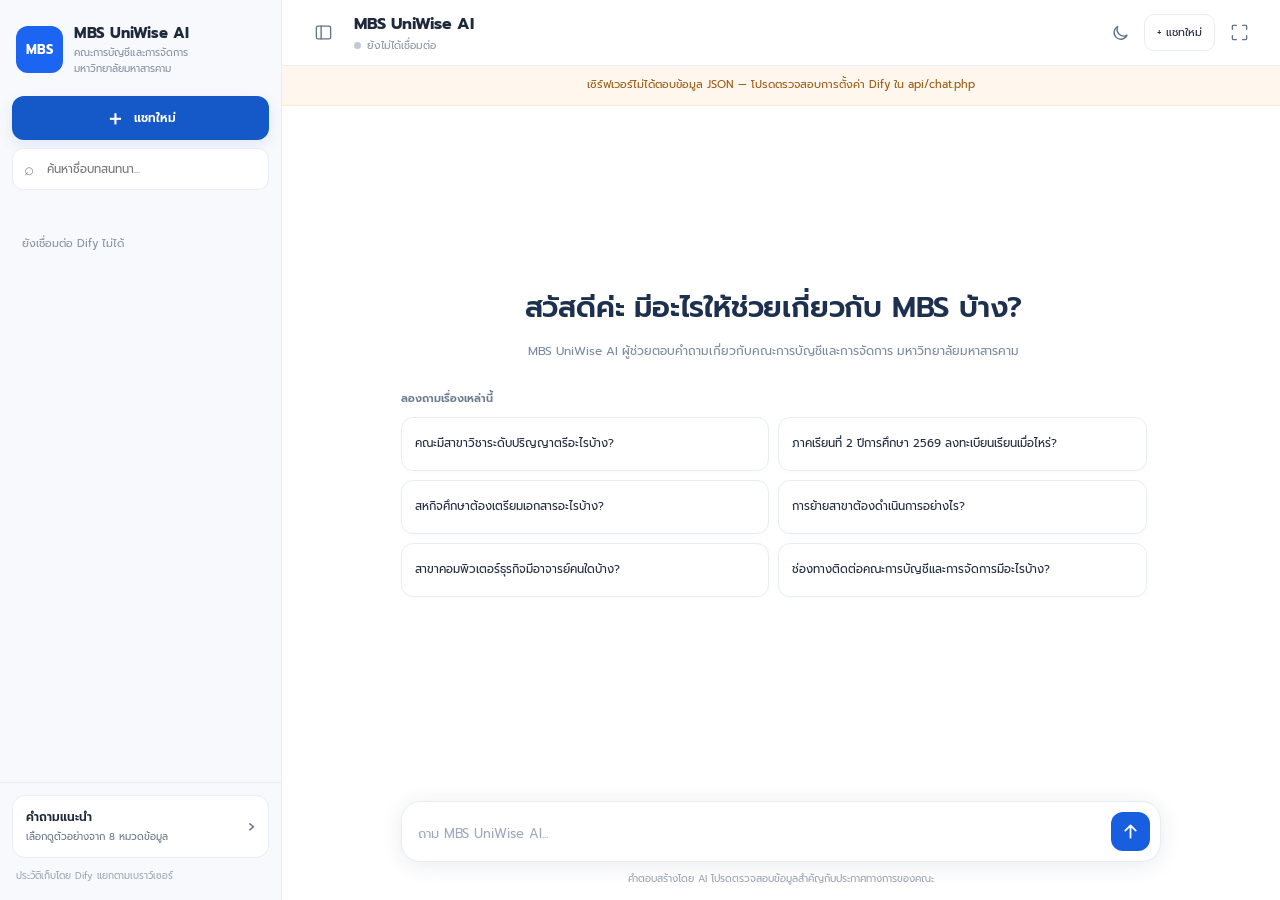
==== commit 193a1e39: "a" ====
--- a/index.html
+++ b/index.html
@@ -4,6 +4,7 @@
   <meta charset="utf-8">
   <meta name="viewport" content="width=device-width, initial-scale=1, viewport-fit=cover">
   <meta name="theme-color" content="#ffffff">
+  <meta name="color-scheme" content="light dark">
   <script>
     // Apply the preferred colour scheme before the page paints.
     try {
@@ -114,6 +115,22 @@
     .message-label{font-size:10.5px;font-weight:600;color:#54677e;margin:2px 0 7px}
     .message-copy{font-size:14px;line-height:2.0;white-space:pre-wrap;overflow-wrap:anywhere;color:#2c3747}
     .message.user .message-copy{background:#eff4fb;border:1px solid #ebf0f8;border-radius:17px;padding:10px 16px;font-size:13px;line-height:1.85}
+    /* Answer Markdown: clickable citations, real lists and clean spacing */
+    .message.assistant .message-copy{white-space:normal;line-height:1.85}
+    .message.assistant .message-copy p{margin:0 0 12px}
+    .message.assistant .message-copy p:last-child{margin-bottom:0}
+    .message.assistant .message-copy ol,.message.assistant .message-copy ul{padding-left:1.7em;margin:8px 0 14px}
+    .message.assistant .message-copy li{padding-left:.2em;margin:3px 0}
+    .message.assistant .message-copy li::marker{color:var(--muted)}
+    .message.assistant .message-copy h2,.message.assistant .message-copy h3,.message.assistant .message-copy h4{font-size:1.06em;font-weight:700;line-height:1.65;margin:15px 0 8px;color:var(--title)}
+    .message.assistant .message-copy a{color:var(--primary);text-decoration:underline;text-underline-offset:3px;overflow-wrap:anywhere;cursor:pointer}
+    .message.assistant .message-copy a:hover{filter:brightness(.78)}
+    .message.assistant .message-copy a:focus-visible{outline:2px solid var(--primary);outline-offset:3px;border-radius:2px}
+    .message.assistant .message-copy code{font-family:ui-monospace,Consolas,monospace;font-size:.9em;background:var(--surface-subtle);padding:1px 5px;border-radius:5px}
+    .message.assistant .message-copy pre{white-space:pre-wrap;overflow-wrap:anywhere;background:var(--surface-subtle);border:1px solid var(--line);padding:12px;border-radius:10px;margin:8px 0 14px}
+    .message.assistant .message-copy pre code{padding:0;background:transparent}
+    .message.assistant .message-copy blockquote{margin:10px 0;padding:2px 12px;border-left:3px solid var(--primary);color:var(--muted)}
+
     .message-actions{margin:7px 0 0;display:flex;gap:8px}
     .copy-btn{font-size:10px;color:#8c9caf;border:0;padding:4px 0;background:transparent}
     .copy-btn:hover{color:#1558c7}
@@ -186,6 +203,43 @@
 
     /* Theme tokens and dark-mode overrides */
     :root { --surface:#fff;--surface-subtle:#f7f9fc;--hover:#f0f4f9;--panel:#fff;--line:#e8edf3;--bubble:#eff4fb;--bubble-edge:#e9eef7;--title:#1d314e;--body-copy:#2c3747;--label:#54677e;--note:#8492a4;--pop-shadow:0 16px 40px rgba(19,33,60,.16); }
+    /* Explicit light selection beats the operating system's dark preference.
+       `only light` also prevents supported browsers auto-darkening the page. */
+    :root[data-theme="light"] {
+      color-scheme:only light;
+      --primary:#1558c7;--primary-soft:#eaf2ff;--ink:#1e293b;--muted:#68778a;
+      --stroke:#e8edf3;--sidebar:#f7f9fc;--main:#ffffff;--shadow:0 6px 28px rgba(22,49,81,.07);
+      --surface:#ffffff;--surface-subtle:#f7f9fc;--hover:#f0f4f9;--panel:#ffffff;
+      --line:#e8edf3;--bubble:#eff4fb;--bubble-edge:#e9eef7;--title:#1d314e;
+      --body-copy:#2c3747;--label:#54677e;--note:#8492a4;--pop-shadow:0 16px 40px rgba(19,33,60,.16);
+    }
+    :root[data-theme="light"] body,
+    :root[data-theme="light"] .layout,
+    :root[data-theme="light"] .main,
+    :root[data-theme="light"] .composer-area,
+    :root[data-theme="light"] .header {background:var(--main);color:var(--ink)}
+    :root[data-theme="light"] .sidebar {background:var(--sidebar)}
+    :root[data-theme="light"] .header {border-bottom-color:var(--stroke)}
+    :root[data-theme="light"] .search-box input,
+    :root[data-theme="light"] .composer,
+    :root[data-theme="light"] .text-btn,
+    :root[data-theme="light"] .prompt,
+    :root[data-theme="light"] .dialog,
+    :root[data-theme="light"] .dialog input,
+    :root[data-theme="light"] .theme-menu,
+    :root[data-theme="light"] .options-popup,
+    :root[data-theme="light"] .dialog-button:not(.primary):not(.danger){background:#ffffff;color:var(--ink);border-color:var(--line)}
+    :root[data-theme="light"] .message.user .message-copy {background:var(--bubble);border-color:var(--bubble-edge);color:var(--body-copy)}
+    :root[data-theme="light"] .welcome h1,
+    :root[data-theme="light"] .dialog h2 {color:var(--title)}
+    :root[data-theme="light"] .message-copy,
+    :root[data-theme="light"] #question {color:var(--body-copy)}
+    :root[data-theme="light"] .message-label {color:var(--label)}
+    :root[data-theme="light"] .theme-option {color:var(--ink)}
+    :root[data-theme="light"] .theme-option:hover,
+    :root[data-theme="light"] .theme-option[aria-checked="true"]{background:var(--hover)}
+    :root[data-theme="light"] .theme-option[aria-checked="true"]{color:var(--primary)}
+
     :root[data-theme="dark"] {
       color-scheme:dark;
       --primary:#86b3ff;--primary-soft:#142947;--ink:#e8eef7;--muted:#a7b5c9;
@@ -336,7 +390,10 @@
   try {const saved=localStorage.getItem(THEME_STORE);if(['system','light','dark'].includes(saved))themeChoice=saved} catch(_){}
   function applyTheme(){
     const active=themeChoice==='system'?(systemTheme.matches?'dark':'light'):themeChoice;
+    // A manual choice always overrides prefers-color-scheme from the device.
     document.documentElement.dataset.theme=active;
+    document.documentElement.dataset.themeChoice=themeChoice;
+    document.documentElement.style.colorScheme=active==='dark'?'dark':'only light';
     document.querySelector('meta[name="theme-color"]').content=active==='dark'?'#0c111b':'#ffffff';
     document.querySelectorAll('.theme-option').forEach(el=>el.setAttribute('aria-checked',String(el.dataset.mode===themeChoice)));
     $('themeToggle').title='ธีมปัจจุบัน: '+(themeChoice==='system'?'ตามเครื่อง':themeChoice==='dark'?'มืด':'สว่าง');
@@ -446,6 +503,106 @@
   }
   function nearBottom(){return scroll.scrollHeight-scroll.scrollTop-scroll.clientHeight<160}
   function scrollBottom(force=false){if(force||nearBottom())scroll.scrollTop=scroll.scrollHeight}
+  // Render Dify Markdown safely using DOM nodes, not innerHTML.
+  // Only HTTP(S) destinations become clickable (javascript:/data: are rejected).
+  function answerUrl(raw){
+    try{const url=new URL(raw);return ['http:','https:'].includes(url.protocol)?url.href:null}
+    catch(_){return null}
+  }
+  function appendAnswerInline(target,raw){
+    const text=String(raw||'');let pos=0;
+    const appendText=value=>{if(value)target.append(document.createTextNode(value))};
+    const link=(label,url)=>{
+      const href=answerUrl(url);
+      if(!href){appendText(label);return}
+      const a=document.createElement('a');a.href=href;
+      a.target='_blank';a.rel='noopener noreferrer';a.textContent=label||url;
+      a.title='เปิดลิงก์ในแท็บใหม่: '+href;
+      target.append(a);
+    };
+    while(pos<text.length){
+      const rest=text.slice(pos);let match;
+      // [ลิงก์](https://example.org) and [https://...](https://...)
+      if((match=rest.match(/^\[([^\]\n]+)\]\(\s*(https?:\/\/[^\s)]+)\s*\)/i))){
+        // Show the actual URL as the clickable text, never a generic “ลิงก์” label.
+        // A Markdown [label](URL) pair produces exactly one visible URL.
+        link(match[2],match[2]);pos+=match[0].length;continue;
+      }
+      if((match=rest.match(/^<((?:https?:\/\/)[^\s<>]+)>/i))){
+        link(match[1],match[1]);pos+=match[0].length;continue;
+      }
+      if((match=rest.match(/^`([^`\n]+)`/))){
+        const code=document.createElement('code');code.textContent=match[1];target.append(code);pos+=match[0].length;continue;
+      }
+      if((match=rest.match(/^\*\*([^*\n]+)\*\*/))){
+        const strong=document.createElement('strong');appendAnswerInline(strong,match[1]);target.append(strong);pos+=match[0].length;continue;
+      }
+      if((match=rest.match(/^\*([^*\n]+)\*/))){
+        const em=document.createElement('em');appendAnswerInline(em,match[1]);target.append(em);pos+=match[0].length;continue;
+      }
+      if((match=rest.match(/^https?:\/\/[^\s<>"'`]+/i))){
+        // Trim prose punctuation; don't absorb the enclosing ')' into the URL.
+        const url=match[0].replace(/[.,!?;:\]\u0E2F\u0E46)}]+$/g,'');
+        if(url){link(url,url);pos+=url.length;continue}
+      }
+      // Copy plain characters in one batch instead of generating thousands of nodes.
+      let next=pos+1;
+      while(next<text.length && !/[\[<*`hH]/.test(text[next]))next++;
+      appendText(text.slice(pos,next));pos=next;
+    }
+  }
+  function renderAnswer(target,markdown){
+    const value=String(markdown||'').replace(/\r\n?/g,'\n');
+    const fragment=document.createDocumentFragment();
+    const lines=value.split('\n');
+    let index=0;
+    while(index<lines.length){
+      const line=lines[index];
+      if(!line.trim()){index++;continue}
+      if(/^\s*```/.test(line)){
+        index++;const codeLines=[];
+        while(index<lines.length&&!/^\s*```/.test(lines[index]))codeLines.push(lines[index++]);
+        if(index<lines.length)index++;
+        const pre=document.createElement('pre'),code=document.createElement('code');
+        code.textContent=codeLines.join('\n');pre.append(code);fragment.append(pre);continue;
+      }
+      const heading=line.match(/^\s{0,3}(#{1,4})\s+(.+)$/);
+      if(heading){const h=document.createElement('h'+Math.max(2,heading[1].length));appendAnswerInline(h,heading[2]);fragment.append(h);index++;continue}
+      const ordered=line.match(/^\s{0,3}(\d+)[.)]\s+(.+)$/);
+      const bullet=line.match(/^\s{0,3}[-*+]\s+(.+)$/);
+      if(ordered||bullet){
+        const list=document.createElement(ordered?'ol':'ul');
+        if(ordered)list.start=Number(ordered[1]);
+        while(index<lines.length){
+          const itemLine=lines[index];
+          const item=ordered?itemLine.match(/^\s{0,3}\d+[.)]\s+(.+)$/):itemLine.match(/^\s{0,3}[-*+]\s+(.+)$/);
+          if(!item)break;
+          const li=document.createElement('li');appendAnswerInline(li,item[1]);list.append(li);index++;
+          // Indented continuation lines belong to the previous list item.
+          while(index<lines.length && /^\s{4,}\S/.test(lines[index]) && !/^\s*```/.test(lines[index])){
+            li.append(document.createElement('br'));appendAnswerInline(li,lines[index].trim());index++;
+          }
+        }
+        fragment.append(list);continue;
+      }
+      if(/^\s*>\s?/.test(line)){
+        const q=document.createElement('blockquote');appendAnswerInline(q,line.replace(/^\s*>\s?/,''));fragment.append(q);index++;continue;
+      }
+      const p=document.createElement('p');
+      while(index<lines.length){
+        if(!lines[index].trim())break;
+        if(p.childNodes.length && (/^\s*```/.test(lines[index])||/^\s{0,3}(?:#{1,4}\s+|\d+[.)]\s+|[-*+]\s+|>\s?)/.test(lines[index])))break;
+        if(p.childNodes.length)p.append(document.createElement('br'));
+        appendAnswerInline(p,lines[index]);index++;
+      }
+      fragment.append(p);
+    }
+    target.replaceChildren(fragment);
+  }
+  function setAnswer(entry,text){
+    entry.raw=String(text||'');
+    renderAnswer(entry.body,entry.raw);
+  }
   function bubble(role,text,autos=true){
     const follow=nearBottom(),node=document.createElement('article');node.className='message '+role;
     const inner=document.createElement('div');inner.className='message-inner';
@@ -459,7 +616,8 @@
     }
     const value=document.createElement('div');value.className='message-copy';value.textContent=text||'';
     inner.append(value);node.append(inner);chat.append(node);if(autos&&follow)scrollBottom(true);
-    const entry={node,body:value,inner};
+    const entry={node,body:value,inner,raw:String(text||'')};
+    if(role==='assistant'&&text)setAnswer(entry,text);
     if(role==='user')addActions(entry,'user',text||'');
     return entry;
   }
@@ -487,7 +645,7 @@
     if(entry.inner.querySelector('.message-actions'))return;
     const bar=document.createElement('div');bar.className='message-actions';
     const copy=document.createElement('button');copy.type='button';copy.className='copy-btn';copy.textContent=role==='user'?'คัดลอกคำถาม':'คัดลอกคำตอบ';
-    copy.onclick=()=>copyText(role==='user'?original:entry.body.textContent);
+    copy.onclick=()=>copyText(role==='user'?original:entry.raw||entry.body.textContent);
     bar.append(copy);
     if(role==='user'){
       const edit=document.createElement('button');edit.type='button';edit.textContent='แก้ไขและส่งใหม่';
@@ -496,7 +654,7 @@
     }
     entry.inner.append(bar);
   }
-  function finishedAnswer(entry){addActions(entry,'assistant',entry.body.textContent)}
+  function finishedAnswer(entry){addActions(entry,'assistant',entry.raw||entry.body.textContent)}
   function showEdit(value){editDraft=value;$('editNotice').hidden=!editDraft}
   function startEdit(text){
     if(sending){toast('กรุณารอให้ตอบเสร็จหรือกดหยุดก่อนแก้ไขคำถาม');return}
@@ -701,13 +859,13 @@
       if(g.stopRequested)return;
       if(event.event==='message'||event.event==='agent_message'){
         if(typeof event.answer==='string'){
-          total+=event.answer;entry.body.textContent=total;
+          total+=event.answer;setAnswer(entry,total);
           entry.node.classList.remove('thinking');
           if(entry.node.isConnected)scrollBottom();
         }
       }else if(event.event==='message_replace'){
         total=typeof event.answer==='string'?event.answer:total;
-        entry.body.textContent=total;
+        setAnswer(entry,total);
         entry.node.classList.remove('thinking');
         if(entry.node.isConnected)scrollBottom();
       }else if(event.event==='message_end')ended=true;
@@ -749,7 +907,7 @@
       const id=await readStream(response,waiting,g);
       if(viewEpoch===loadEpoch&&id)current=id;
       if(g.stopRequested){
-        waiting.body.textContent=waiting.node.classList.contains('thinking')?'หยุดสร้างคำตอบแล้ว':waiting.body.textContent||'หยุดสร้างคำตอบแล้ว';
+        setAnswer(waiting,waiting.node.classList.contains('thinking')?'หยุดสร้างคำตอบแล้ว':waiting.raw||'หยุดสร้างคำตอบแล้ว');
         if(g.stopConfirmed)toast('หยุดการสร้างคำตอบที่ Dify แล้ว');
         else if(g.stopError)toast('หยุดแสดงผลแล้ว แต่ยังยืนยันว่า Dify หยุดงานไม่ได้');
       }
@@ -757,7 +915,7 @@
       try{await refreshHistory()}catch(err){toast('ตอบแล้ว แต่โหลดประวัติไม่สำเร็จ: '+err.message)}
     }catch(err){
       if(g.stopRequested){
-        waiting.body.textContent=waiting.node.classList.contains('thinking')?'หยุดสร้างคำตอบแล้ว':waiting.body.textContent||'หยุดสร้างคำตอบแล้ว';
+        setAnswer(waiting,waiting.node.classList.contains('thinking')?'หยุดสร้างคำตอบแล้ว':waiting.raw||'หยุดสร้างคำตอบแล้ว');
         finishedAnswer(waiting);
         if(g.stopConfirmed)toast('หยุดการสร้างคำตอบที่ Dify แล้ว');
         else toast('หยุดการแสดงผลแล้ว แต่ยังไม่ยืนยันการหยุดบน Dify');
